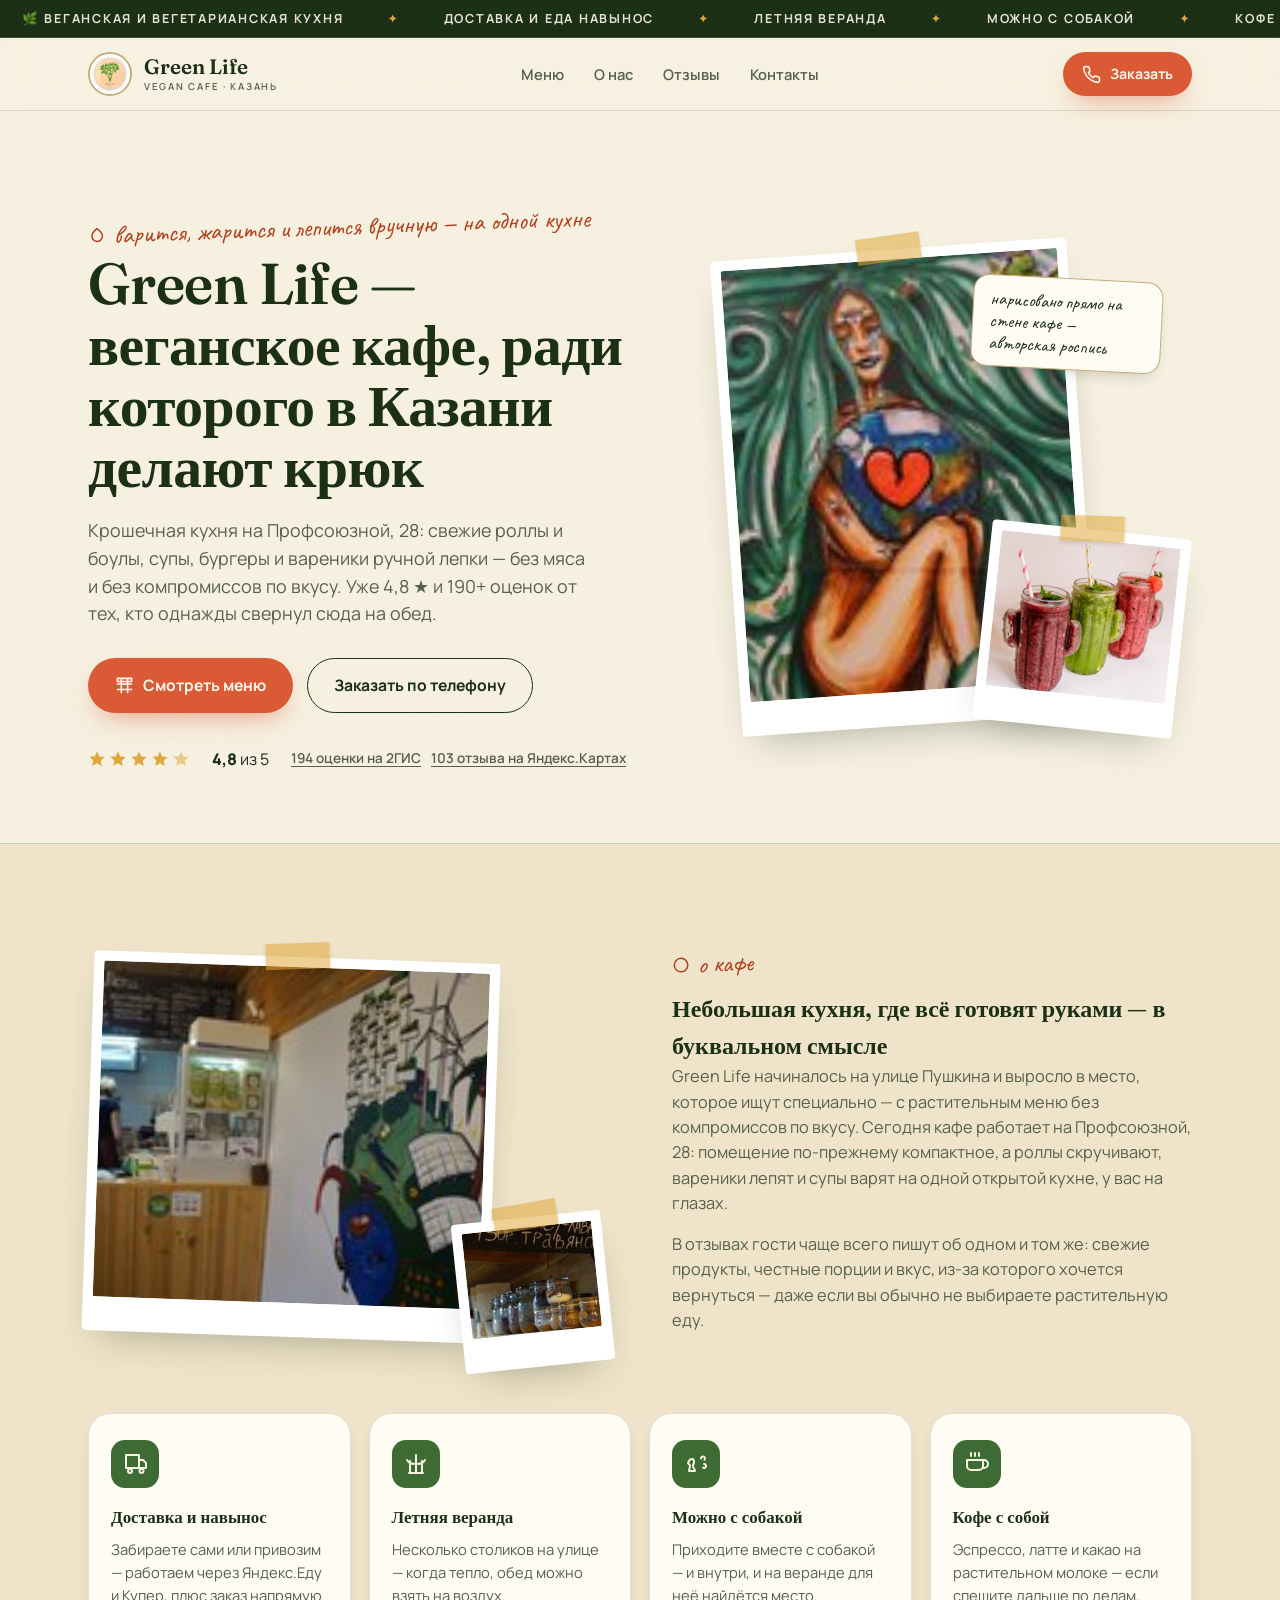
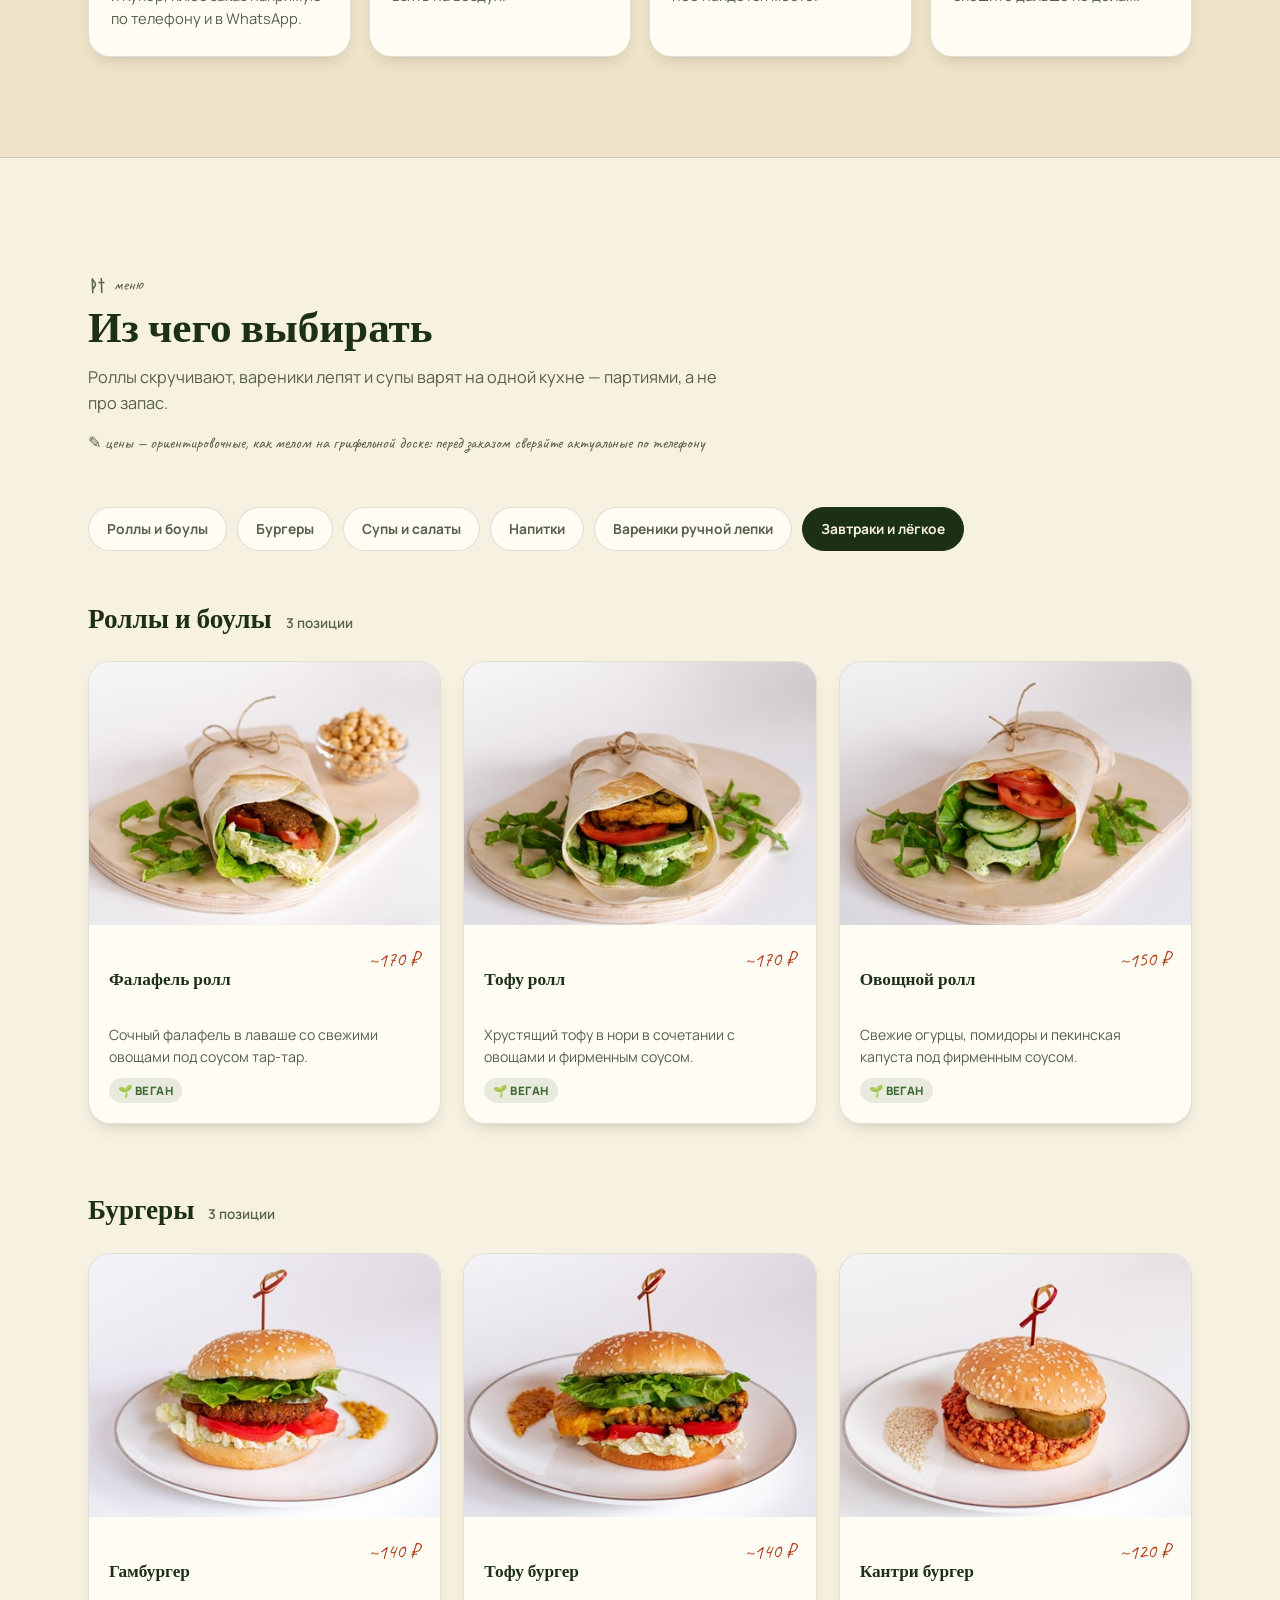
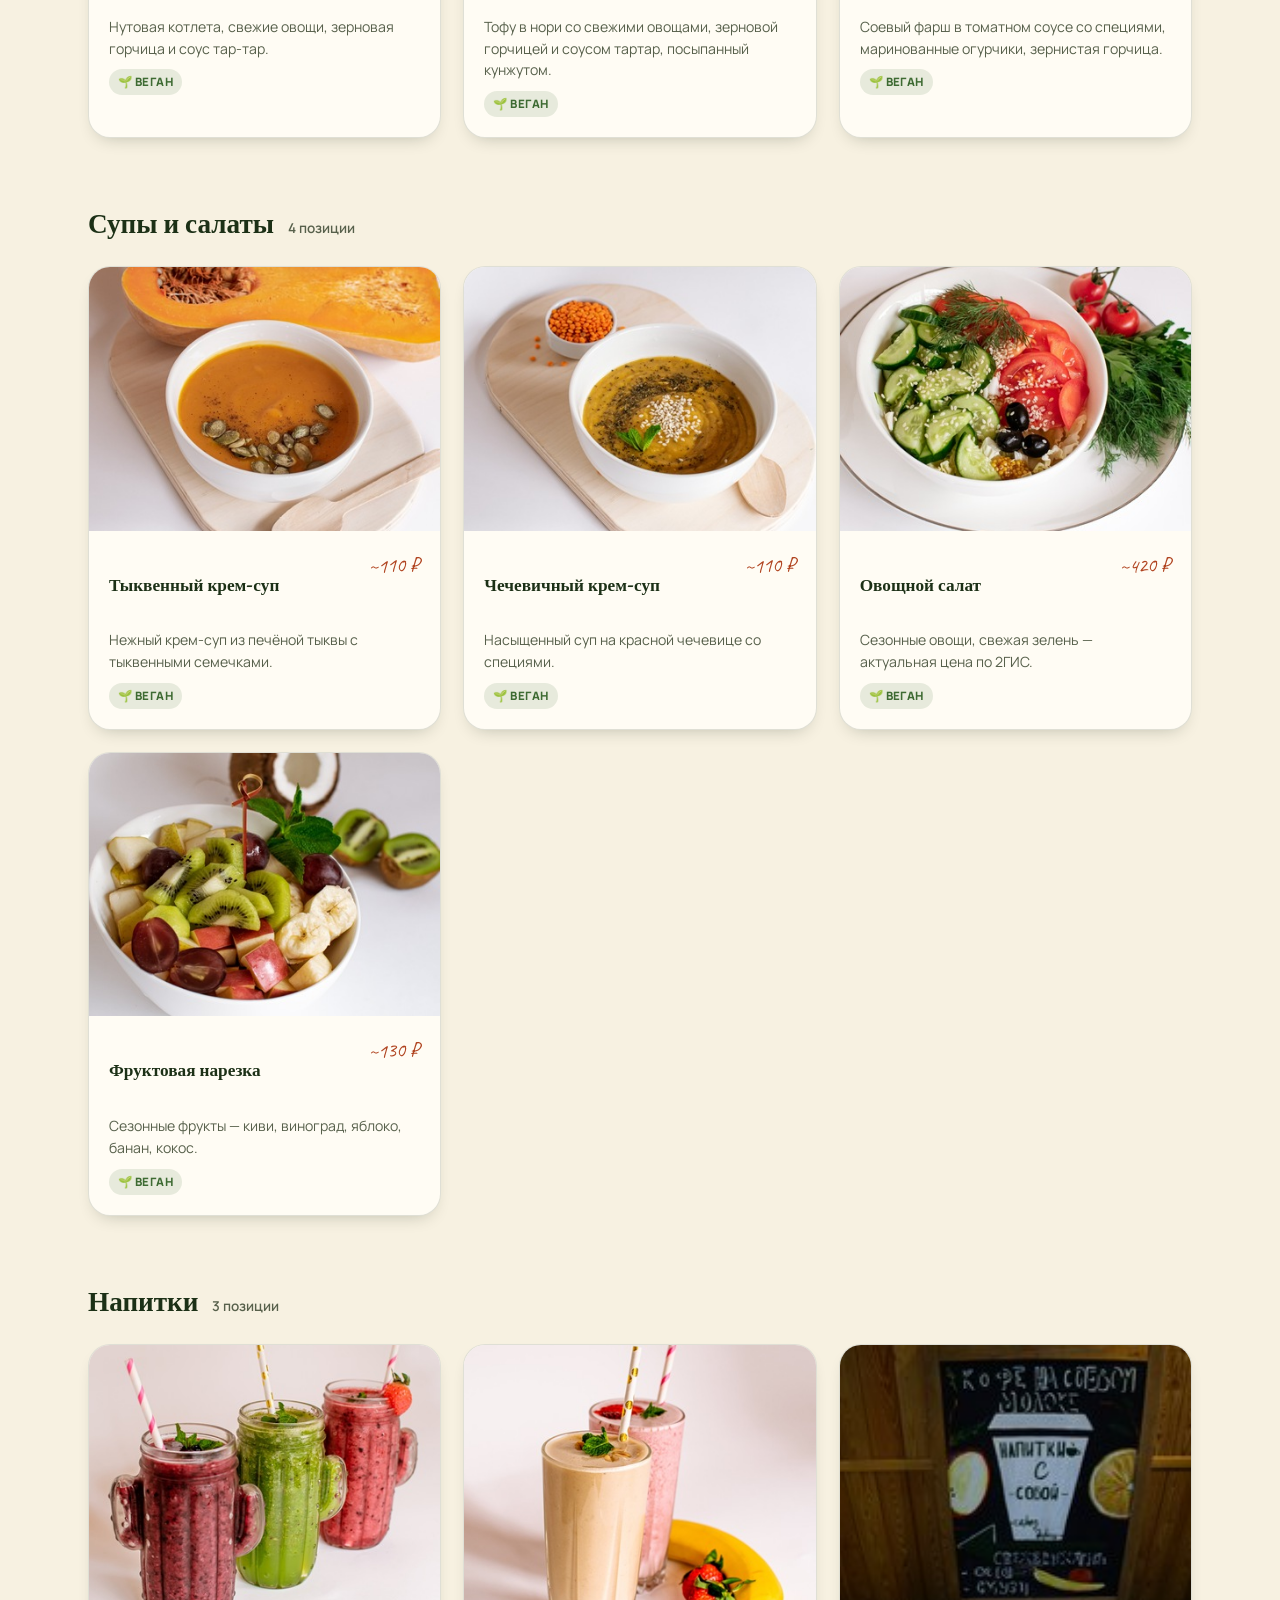
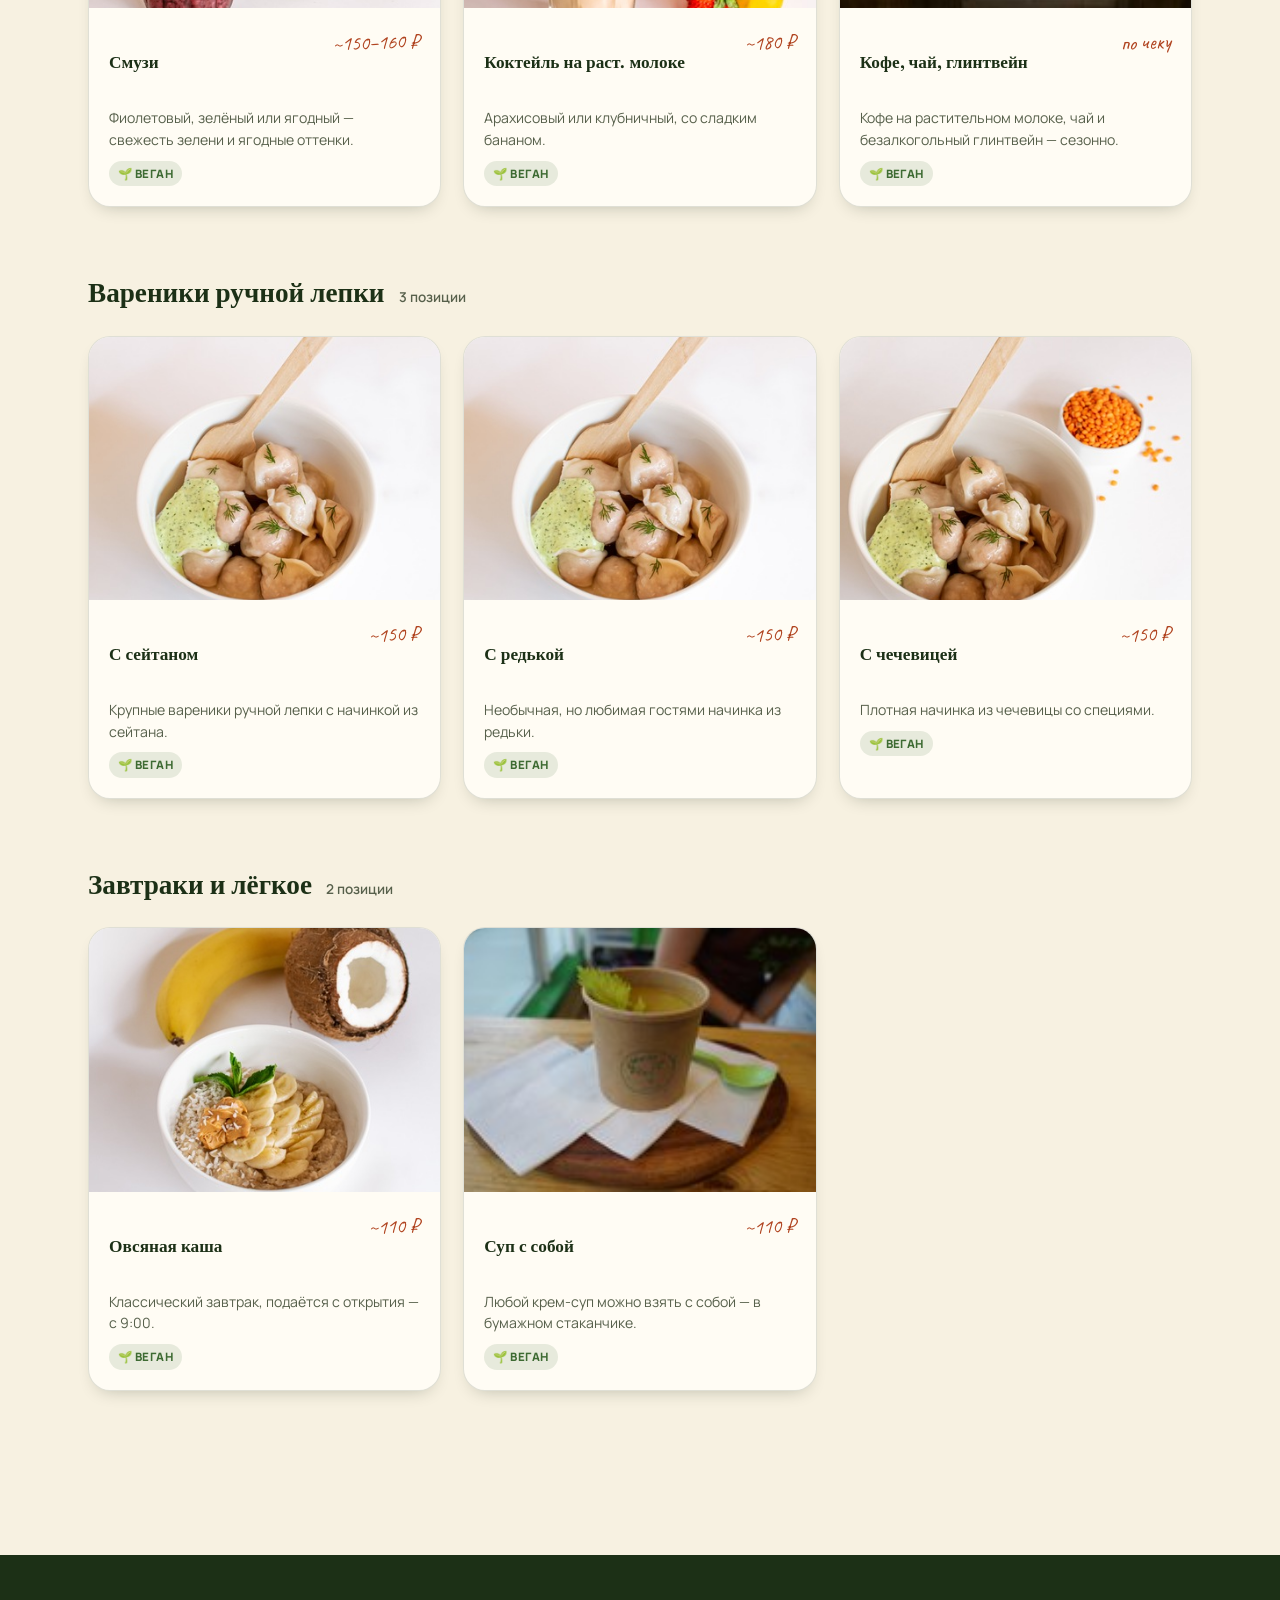
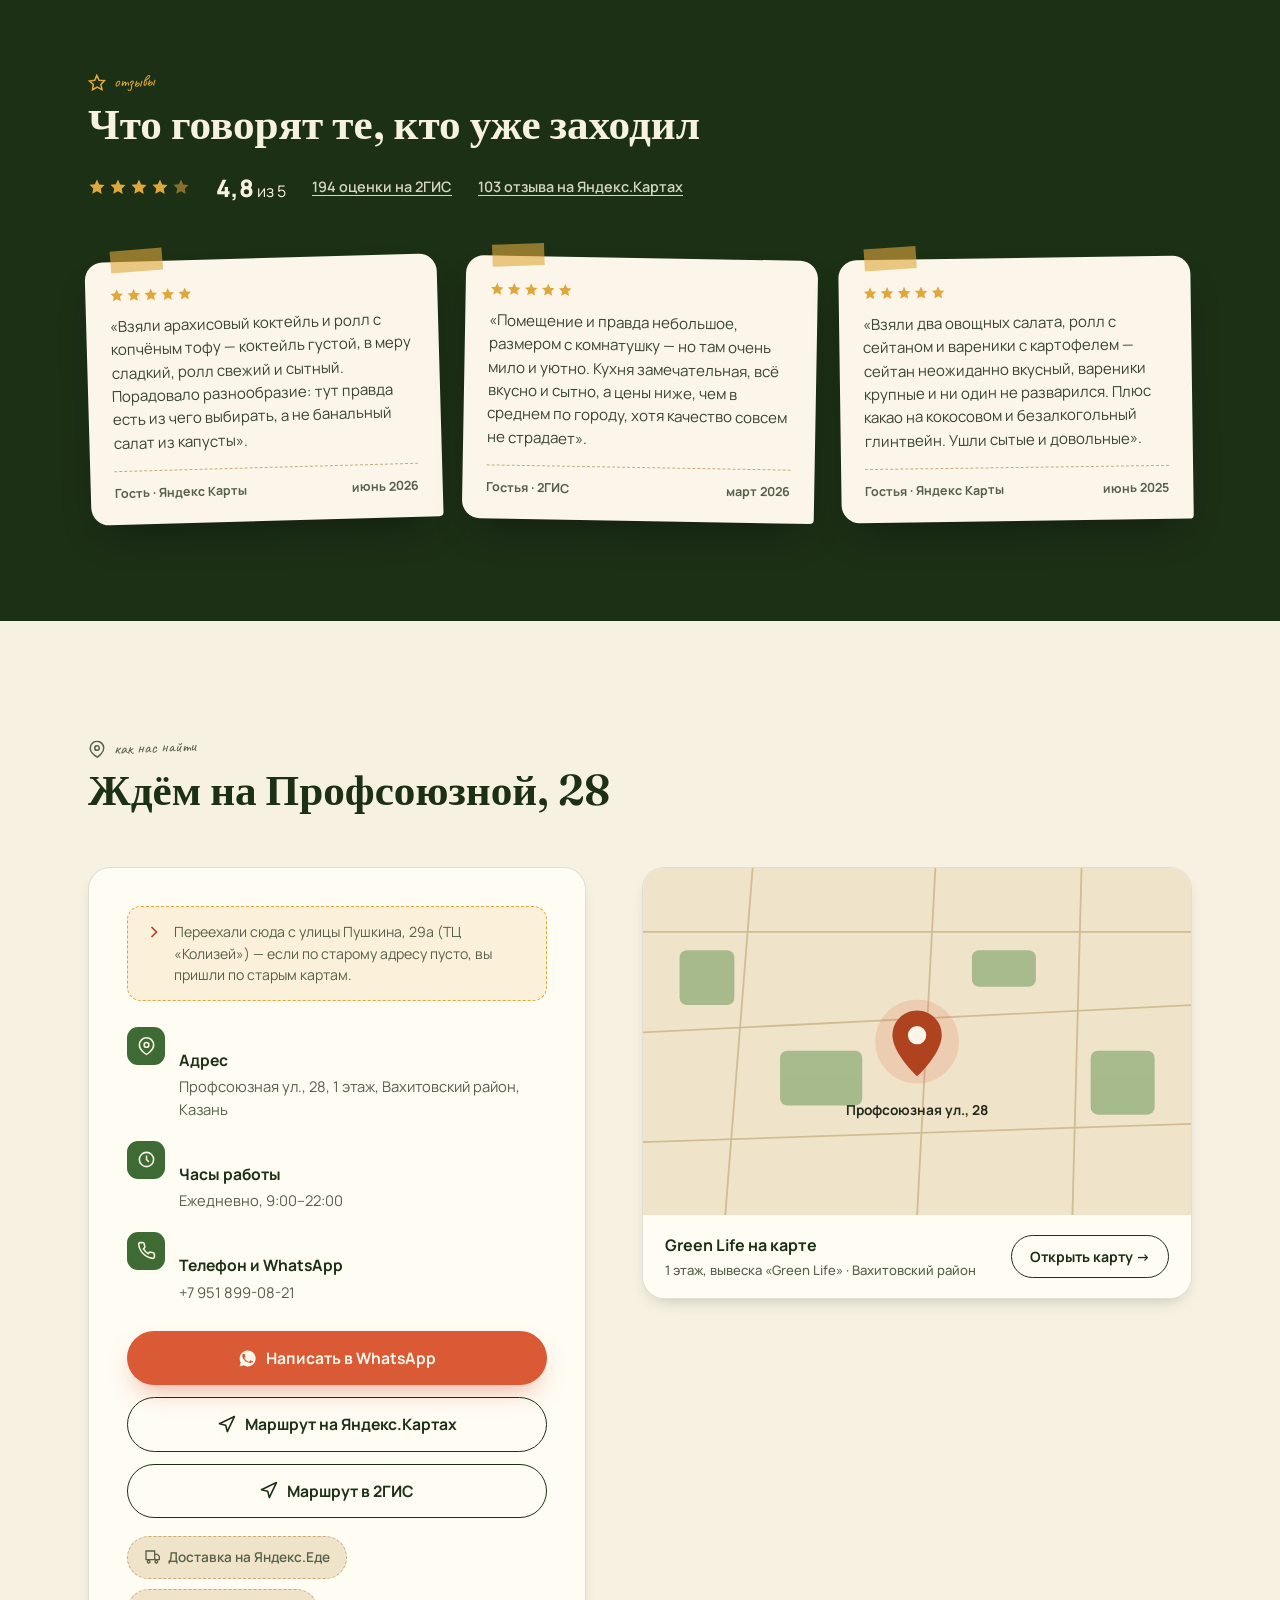
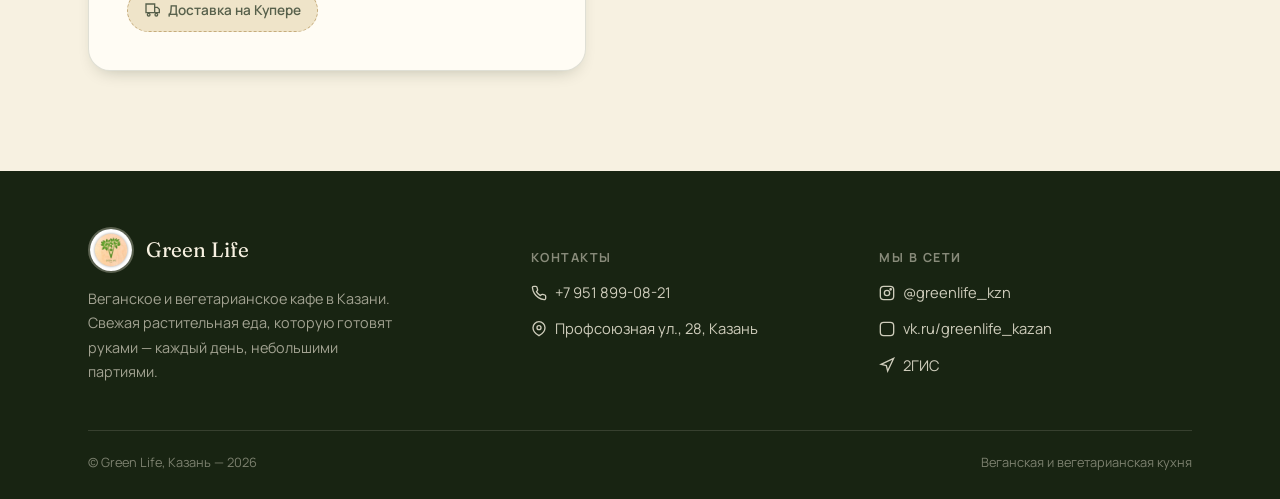
==== green-life/index.html @ cad1d04e "Move Green Life site into green-life/ subfolder Repo already hosts another outreach demo (Pokemania)" ====
<!DOCTYPE html>
<html lang="ru">
<head>
<meta charset="UTF-8">
<meta name="viewport" content="width=device-width, initial-scale=1.0">
<title>Green Life — веганское кафе в Казани</title>
<meta name="description" content="Green Life — маленькое веганское и вегетарианское кафе в Казани. Роллы, боулы, супы, вареники ручной лепки. Доставка, навынос, летняя веранда. 4,8★ на 2ГИС.">

<link rel="preconnect" href="https://fonts.googleapis.com">
<link rel="preconnect" href="https://fonts.gstatic.com" crossorigin>
<link href="https://fonts.googleapis.com/css2?family=Fraunces:ital,opsz,wght@0,9..144,400;0,9..144,500;0,9..144,600;0,9..144,700;1,9..144,500&family=Manrope:wght@400;500;600;700;800&family=Caveat:wght@500;600;700&display=swap" rel="stylesheet">

<style>
  :root{
    --paper:#F7F1E1;
    --paper-2:#EFE4C9;
    --card:#FFFCF4;
    --ink:#232C1E;
    --ink-soft:#57604B;
    --leaf:#3E6B33;
    --leaf-deep:#1C3016;
    --leaf-mid:#6E9A5A;
    --wood:#D9C39B;
    --wood-line:#C6AC7C;
    --coral:#D95A34;
    --coral-deep:#B0431F;
    --gold:#E0A83C;
    --line: rgba(28,48,22,0.14);
    --shadow: 0 18px 40px -18px rgba(24,36,18,0.35);
    --shadow-sm: 0 8px 18px -10px rgba(24,36,18,0.3);
    --radius: 22px;
    --maxw: 1200px;
  }

  *,*::before,*::after{ box-sizing:border-box; }
  html{ scroll-behavior:smooth; }
  @media (prefers-reduced-motion: reduce){
    html{ scroll-behavior:auto; }
    *,*::before,*::after{ animation-duration:0.001ms !important; animation-iteration-count:1 !important; transition-duration:0.001ms !important; scroll-behavior:auto !important; }
  }

  body{
    margin:0;
    background:var(--paper);
    color:var(--ink);
    font-family:'Manrope', system-ui, sans-serif;
    font-size:16px;
    line-height:1.55;
    -webkit-font-smoothing:antialiased;
    overflow-x:hidden;
  }

  /* subtle paper grain */
  body::before{
    content:"";
    position:fixed; inset:0;
    pointer-events:none;
    z-index:0;
    opacity:0.5;
    background-image:url("data:image/svg+xml;utf8,<svg xmlns='http://www.w3.org/2000/svg' width='120' height='120'><filter id='n'><feTurbulence type='fractalNoise' baseFrequency='0.9' numOctaves='2' stitchTiles='stitch'/><feColorMatrix type='matrix' values='0 0 0 0 0.15  0 0 0 0 0.2  0 0 0 0 0.12  0 0 0 0.035 0'/></filter><rect width='100%25' height='100%25' filter='url(%23n)'/></svg>");
  }

  img{ max-width:100%; display:block; }
  a{ color:inherit; text-decoration:none; }
  h1,h2,h3{ font-family:'Fraunces', serif; font-weight:600; margin:0; color:var(--leaf-deep); }
  p{ margin:0; }
  ul{ margin:0; padding:0; list-style:none; }
  button{ font:inherit; cursor:pointer; }

  .wrap{ max-width:var(--maxw); margin:0 auto; padding:0 clamp(20px,5vw,48px); position:relative; z-index:1; }

  .eyebrow{
    font-family:'Caveat', cursive;
    font-size:clamp(1.3rem,2vw,1.6rem);
    color:var(--coral-deep);
    display:inline-flex;
    align-items:center;
    gap:8px;
    margin-bottom:6px;
    transform:rotate(-2deg);
  }
  .eyebrow svg{ width:18px; height:18px; flex:none; }

  .skip-link{
    position:absolute; left:-999px; top:0;
    background:var(--leaf-deep); color:var(--paper);
    padding:12px 18px; border-radius:0 0 10px 0; z-index:200;
  }
  .skip-link:focus{ left:0; }

  :focus-visible{ outline:3px solid var(--coral); outline-offset:3px; border-radius:6px; }

  /* ---------- Buttons ---------- */
  .btn{
    display:inline-flex; align-items:center; justify-content:center; gap:9px;
    padding:14px 26px;
    border-radius:100px;
    font-weight:700;
    font-size:0.98rem;
    border:1.5px solid transparent;
    transition:transform .25s cubic-bezier(.2,.8,.2,1), box-shadow .25s ease, background .25s ease, color .25s ease;
    white-space:nowrap;
  }
  .btn svg{ width:19px; height:19px; flex:none; }
  .btn-primary{
    background:var(--coral); color:#FFF6EC;
    box-shadow:0 12px 26px -10px rgba(217,90,52,0.55);
  }
  .btn-primary:hover{ transform:translateY(-3px); box-shadow:0 18px 32px -12px rgba(217,90,52,0.65); background:var(--coral-deep); }
  .btn-outline{
    background:transparent; border-color:var(--leaf-deep); color:var(--leaf-deep);
  }
  .btn-outline:hover{ background:var(--leaf-deep); color:var(--paper); transform:translateY(-3px); }
  .btn-ghost{
    background:rgba(255,255,255,0.14); color:var(--paper); border-color:rgba(247,241,225,0.4);
  }
  .btn-ghost:hover{ background:rgba(255,255,255,0.24); transform:translateY(-3px); }
  .btn-sm{ padding:10px 18px; font-size:0.88rem; }
  .btn-block{ width:100%; }

  .badge-static{
    display:inline-flex; align-items:center; gap:8px;
    padding:10px 16px; border-radius:100px;
    background:var(--paper-2); border:1.5px dashed var(--wood-line);
    color:var(--ink-soft); font-size:0.85rem; font-weight:600;
    cursor:default;
  }
  .badge-static svg{ width:16px; height:16px; }

  /* ---------- Header ---------- */
  header{
    position:sticky; top:0; z-index:100;
    background:rgba(247,241,225,0.88);
    backdrop-filter:blur(10px);
    border-bottom:1px solid var(--line);
    transition:box-shadow .3s ease, padding .3s ease;
  }
  header.scrolled{ box-shadow:0 10px 26px -18px rgba(20,30,15,0.4); }
  .header-inner{
    display:flex; align-items:center; justify-content:space-between;
    gap:20px; padding:14px clamp(20px,5vw,48px);
    max-width:var(--maxw); margin:0 auto;
  }
  .brand{ display:flex; align-items:center; gap:12px; }
  .brand img{
    width:44px; height:44px; border-radius:50%; object-fit:cover;
    border:2px solid var(--wood-line); background:var(--wood);
  }
  .brand-word{
    font-family:'Fraunces', serif; font-weight:600;
    font-size:1.3rem; color:var(--leaf-deep); line-height:1;
  }
  .brand-word small{
    display:block; font-family:'Manrope', sans-serif; font-weight:600;
    font-size:0.6rem; letter-spacing:0.18em; color:var(--ink-soft); margin-top:4px;
    text-transform:uppercase;
  }
  nav.mainnav{ display:flex; align-items:center; gap:clamp(14px,2.4vw,30px); }
  nav.mainnav a{
    font-weight:600; font-size:0.92rem; color:var(--ink-soft);
    position:relative; padding:4px 0;
  }
  nav.mainnav a::after{
    content:""; position:absolute; left:0; right:100%; bottom:-2px; height:2px;
    background:var(--coral); transition:right .3s cubic-bezier(.2,.8,.2,1);
  }
  nav.mainnav a:hover::after, nav.mainnav a:focus-visible::after{ right:0; }
  nav.mainnav a:hover{ color:var(--leaf-deep); }
  .header-cta{ display:flex; align-items:center; gap:12px; }
  .nav-toggle{ display:none; }

  /* ---------- Marquee ---------- */
  .marquee-strip{
    background:var(--leaf-deep); color:var(--paper); overflow:hidden;
    border-bottom:1px solid rgba(247,241,225,0.15);
  }
  .marquee-track{
    display:flex; width:max-content; gap:0;
    animation:scrollmq 32s linear infinite;
    padding:9px 0;
  }
  @keyframes scrollmq{ from{ transform:translateX(0);} to{ transform:translateX(-50%);} }
  .marquee-track span{
    font-size:0.78rem; font-weight:700; letter-spacing:0.14em; text-transform:uppercase;
    padding:0 22px; white-space:nowrap; opacity:0.92;
  }
  .marquee-track span.dot{ color:var(--gold); opacity:1; }

  /* ---------- Hero ---------- */
  .hero{ padding:clamp(50px,8vw,96px) 0 clamp(40px,6vw,72px); position:relative; }
  .hero-grid{
    display:grid; grid-template-columns:1.05fr 0.95fr; gap:clamp(30px,5vw,60px);
    align-items:center;
  }
  .hero h1{
    font-size:clamp(2.3rem,4.6vw,3.6rem); line-height:1.06; letter-spacing:-0.01em;
    margin-bottom:20px;
  }
  .hero h1 em{ font-style:italic; color:var(--coral-deep); }
  .hero p.lead{
    font-size:clamp(1.02rem,1.4vw,1.15rem); color:var(--ink-soft); max-width:46ch;
    margin-bottom:30px;
  }
  .hero-ctas{ display:flex; flex-wrap:wrap; gap:14px; margin-bottom:34px; }
  .rating-row{ display:flex; flex-wrap:wrap; align-items:center; gap:14px 22px; }
  .stars{ display:inline-flex; gap:3px; color:var(--gold); }
  .stars svg{ width:18px; height:18px; }
  .rating-num{ font-weight:800; color:var(--leaf-deep); }
  .rating-links{ display:flex; gap:10px; flex-wrap:wrap; font-size:0.85rem; }
  .rating-links a{ text-decoration:underline; text-underline-offset:3px; color:var(--ink-soft); font-weight:600; }
  .rating-links a:hover{ color:var(--coral-deep); }

  .hero-art{ position:relative; height:clamp(340px,42vw,480px); }
  .pin-photo{
    position:absolute; background:#fff; padding:10px 10px 34px;
    border-radius:4px; box-shadow:var(--shadow);
    transition:transform .4s cubic-bezier(.2,.8,.2,1);
  }
  .pin-photo img{ border-radius:2px; width:100%; height:100%; object-fit:cover; }
  .pin-photo::before{
    content:""; position:absolute; top:-14px; left:50%; transform:translateX(-50%) rotate(-4deg);
    width:64px; height:26px;
    background:rgba(224,168,60,0.55);
    box-shadow:0 2px 4px rgba(0,0,0,0.12);
  }
  .pin-main{
    width:min(360px,72%); aspect-ratio:3/4; top:0; left:6%;
    transform:rotate(-4deg);
    z-index:2;
  }
  .pin-main:hover{ transform:rotate(-1deg) scale(1.02); }
  .pin-second{
    width:min(200px,46%); aspect-ratio:1/1; bottom:0; right:2%;
    transform:rotate(6deg);
    z-index:3;
  }
  .pin-second:hover{ transform:rotate(2deg) scale(1.03); }
  .hero-tag{
    position:absolute; top:6%; right:6%; z-index:4;
    background:var(--card); border:1.5px solid var(--wood-line);
    border-radius:16px; padding:12px 16px; box-shadow:var(--shadow-sm);
    font-family:'Caveat', cursive; font-size:1.15rem; color:var(--leaf-deep);
    transform:rotate(3deg); max-width:190px; line-height:1.2;
  }

  /* ---------- Section shells ---------- */
  section{ padding:clamp(56px,8vw,100px) 0; position:relative; }
  .section-head{ max-width:640px; margin-bottom:clamp(32px,5vw,52px); }
  .section-head h2{ font-size:clamp(1.9rem,3.4vw,2.7rem); line-height:1.12; }
  .section-head p{ color:var(--ink-soft); margin-top:14px; font-size:1.02rem; }
  .section-head.center{ margin-left:auto; margin-right:auto; text-align:center; }

  [data-reveal]{ opacity:0; transform:translateY(26px); transition:opacity .7s ease, transform .7s cubic-bezier(.2,.8,.2,1); }
  [data-reveal].in-view{ opacity:1; transform:translateY(0); }

  /* ---------- About ---------- */
  .about{ background:var(--paper-2); border-top:1px solid var(--line); border-bottom:1px solid var(--line); }
  .about-grid{ display:grid; grid-template-columns:1fr 1fr; gap:clamp(30px,5vw,64px); align-items:center; }
  .about-copy p{ color:var(--ink-soft); margin-bottom:16px; font-size:1.02rem; }
  .about-photos{ position:relative; height:clamp(300px,32vw,380px); }
  .about-photos .pin-photo.main{ width:78%; height:100%; left:0; top:0; transform:rotate(2deg); }
  .about-photos .pin-photo.main:hover{ transform:rotate(0deg); }
  .about-photos .pin-photo.mini{ width:150px; height:150px; right:0; bottom:-8%; transform:rotate(-6deg); z-index:3; }
  .about-photos .pin-photo.mini:hover{ transform:rotate(-2deg) scale(1.04); }

  .feature-grid{
    margin-top:clamp(40px,6vw,64px);
    display:grid; grid-template-columns:repeat(4,1fr); gap:18px;
  }
  .feature-card{
    background:var(--card); border:1px solid var(--line); border-radius:var(--radius);
    padding:26px 22px; box-shadow:var(--shadow-sm);
    transition:transform .3s cubic-bezier(.2,.8,.2,1), box-shadow .3s ease;
  }
  .feature-card:hover{ transform:translateY(-6px); box-shadow:var(--shadow); }
  .feature-icon{
    width:48px; height:48px; border-radius:14px; background:var(--leaf);
    display:flex; align-items:center; justify-content:center; margin-bottom:16px;
  }
  .feature-icon svg{ width:24px; height:24px; color:var(--paper); }
  .feature-card h3{ font-size:1.06rem; margin-bottom:8px; font-weight:600; }
  .feature-card p{ color:var(--ink-soft); font-size:0.92rem; }

  /* ---------- Menu ---------- */
  .menu-note{
    display:flex; align-items:center; gap:10px; margin-top:16px;
    font-family:'Caveat', cursive; font-size:1.15rem; color:var(--coral-deep);
  }
  .chip-nav{
    display:flex; gap:10px; overflow-x:auto; padding-bottom:6px; margin-bottom:40px;
    scrollbar-width:thin;
  }
  .chip-nav a{
    flex:none; padding:10px 18px; border-radius:100px; background:var(--card);
    border:1.5px solid var(--line); font-weight:700; font-size:0.86rem; color:var(--ink-soft);
    transition:all .25s ease;
  }
  .chip-nav a:hover, .chip-nav a.active{
    background:var(--leaf-deep); color:var(--paper); border-color:var(--leaf-deep);
  }

  .menu-category{ margin-bottom:clamp(44px,6vw,64px); scroll-margin-top:150px; }
  .menu-category-head{ display:flex; align-items:baseline; gap:14px; margin-bottom:22px; }
  .menu-category-head h3{ font-size:clamp(1.3rem,2.2vw,1.7rem); }
  .menu-category-head .count{ color:var(--ink-soft); font-size:0.85rem; font-weight:600; }
  .dish-grid{ display:grid; grid-template-columns:repeat(3,1fr); gap:22px; }
  .dish-card{
    background:var(--card); border-radius:var(--radius); overflow:hidden;
    border:1px solid var(--line); box-shadow:var(--shadow-sm);
    transition:transform .35s cubic-bezier(.2,.8,.2,1), box-shadow .35s ease;
  }
  .dish-card:hover{ transform:translateY(-7px); box-shadow:var(--shadow); }
  .dish-photo{ aspect-ratio:4/3; overflow:hidden; }
  .dish-photo img{ width:100%; height:100%; object-fit:cover; transition:transform .5s ease; }
  .dish-card:hover .dish-photo img{ transform:scale(1.07); }
  .dish-body{ padding:18px 20px 20px; }
  .dish-top{ display:flex; justify-content:space-between; align-items:flex-start; gap:10px; margin-bottom:8px; }
  .dish-top h4{ font-family:'Fraunces', serif; font-weight:600; font-size:1.08rem; color:var(--leaf-deep); }
  .dish-price{
    font-family:'Caveat', cursive; font-size:1.3rem; color:var(--coral-deep);
    white-space:nowrap; transform:rotate(-2deg); flex:none;
  }
  .dish-body p{ color:var(--ink-soft); font-size:0.88rem; }
  .veg-tag{
    display:inline-flex; align-items:center; gap:4px; margin-top:10px;
    font-size:0.72rem; font-weight:800; letter-spacing:0.04em; text-transform:uppercase;
    color:var(--leaf); background:rgba(62,107,51,0.12); padding:4px 9px; border-radius:100px;
  }

  /* ---------- Reviews ---------- */
  .reviews{ background:var(--leaf-deep); color:var(--paper); }
  .reviews .section-head h2{ color:var(--paper); }
  .reviews .section-head p{ color:rgba(247,241,225,0.72); }
  .reviews-summary{
    display:flex; flex-wrap:wrap; gap:12px 26px; align-items:center; margin-top:20px;
  }
  .reviews-summary .rating-num{ color:var(--paper); font-size:1.5rem; }
  .reviews-summary a{ text-decoration:underline; text-underline-offset:3px; color:rgba(247,241,225,0.85); font-weight:600; font-size:0.9rem; }
  .review-grid{ display:grid; grid-template-columns:repeat(3,1fr); gap:24px; margin-top:44px; }
  .review-card{
    background:#FBF6E9; color:var(--ink); border-radius:18px 18px 4px 18px;
    padding:26px 24px 22px; box-shadow:0 20px 40px -16px rgba(0,0,0,0.4);
    position:relative;
    transition:transform .3s ease;
  }
  .review-card:nth-child(1){ transform:rotate(-1.6deg); }
  .review-card:nth-child(2){ transform:rotate(1deg); }
  .review-card:nth-child(3){ transform:rotate(-0.8deg); }
  .review-card:hover{ transform:rotate(0deg) translateY(-4px); }
  .review-card::before{
    content:""; position:absolute; top:-12px; left:26px; width:52px; height:22px;
    background:rgba(224,168,60,0.6); transform:rotate(-3deg);
  }
  .review-stars{ display:flex; gap:2px; color:var(--gold); margin-bottom:12px; }
  .review-stars svg{ width:15px; height:15px; }
  .review-card p.quote{ font-size:0.94rem; color:#3A4433; margin-bottom:16px; }
  .review-source{ display:flex; align-items:center; justify-content:space-between; font-size:0.78rem; color:var(--ink-soft); font-weight:700; border-top:1px dashed var(--wood-line); padding-top:12px; }

  /* ---------- Location ---------- */
  .location-grid{ display:grid; grid-template-columns:0.95fr 1.05fr; gap:clamp(30px,5vw,56px); align-items:start; }
  .info-card{
    background:var(--card); border:1px solid var(--line); border-radius:var(--radius);
    padding:clamp(26px,4vw,38px); box-shadow:var(--shadow-sm);
  }
  .moved-note{
    display:flex; gap:10px; align-items:flex-start; background:rgba(224,168,60,0.14);
    border:1.5px dashed var(--gold); border-radius:14px; padding:14px 16px; margin-bottom:26px;
    font-size:0.88rem; color:var(--ink-soft);
  }
  .moved-note svg{ width:20px; height:20px; flex:none; color:var(--coral-deep); margin-top:1px; }
  .info-line{ display:flex; gap:14px; align-items:flex-start; margin-bottom:20px; }
  .info-line .ic{
    width:38px; height:38px; border-radius:11px; background:var(--leaf); flex:none;
    display:flex; align-items:center; justify-content:center;
  }
  .info-line .ic svg{ width:19px; height:19px; color:var(--paper); }
  .info-line h4{ font-size:0.98rem; margin-bottom:3px; color:var(--leaf-deep); }
  .info-line p, .info-line a{ color:var(--ink-soft); font-size:0.92rem; }
  .info-line a:hover{ color:var(--coral-deep); }
  .location-ctas{ display:flex; flex-direction:column; gap:12px; margin-top:26px; }
  .badges-row{ display:flex; flex-wrap:wrap; gap:10px; margin-top:18px; }

  .map-card{
    background:var(--card); border:1px solid var(--line); border-radius:var(--radius);
    overflow:hidden; box-shadow:var(--shadow-sm);
  }
  .map-illustration{ display:block; width:100%; height:auto; }
  .map-caption{
    display:flex; align-items:center; justify-content:space-between; gap:14px;
    padding:18px 22px; flex-wrap:wrap;
  }
  .map-caption p{ font-weight:700; color:var(--leaf-deep); }
  .map-caption span{ display:block; font-size:0.82rem; color:var(--ink-soft); font-weight:500; margin-top:2px; }

  /* ---------- Footer ---------- */
  footer{ background:#182412; color:rgba(247,241,225,0.82); padding:56px 0 26px; }
  .footer-grid{ display:grid; grid-template-columns:1.3fr 1fr 1fr; gap:36px; margin-bottom:40px; }
  .footer-brand{ display:flex; align-items:center; gap:12px; margin-bottom:14px; }
  .footer-brand img{ width:46px; height:46px; border-radius:50%; border:2px solid rgba(247,241,225,0.3); }
  .footer-brand span{ font-family:'Fraunces', serif; font-size:1.3rem; color:#F7F1E1; }
  footer p{ font-size:0.9rem; line-height:1.7; color:rgba(247,241,225,0.62); max-width:34ch; }
  .footer-col h5{ font-size:0.78rem; letter-spacing:0.12em; text-transform:uppercase; color:rgba(247,241,225,0.5); margin-bottom:14px; font-weight:700; }
  .footer-col ul li{ margin-bottom:10px; }
  .footer-col a{ font-size:0.92rem; color:rgba(247,241,225,0.82); display:inline-flex; align-items:center; gap:8px; }
  .footer-col a:hover{ color:var(--gold); }
  .footer-col a svg{ width:16px; height:16px; flex:none; }
  .footer-bottom{ border-top:1px solid rgba(247,241,225,0.14); padding-top:22px; display:flex; justify-content:space-between; flex-wrap:wrap; gap:10px; font-size:0.8rem; color:rgba(247,241,225,0.45); }

  /* ---------- Responsive ---------- */
  @media (max-width:1000px){
    .hero-grid{ grid-template-columns:1fr; }
    .hero-art{ height:380px; max-width:420px; margin:0 auto; }
    .about-grid{ grid-template-columns:1fr; }
    .about-photos{ order:-1; height:300px; }
    .feature-grid{ grid-template-columns:repeat(2,1fr); }
    .dish-grid{ grid-template-columns:repeat(2,1fr); }
    .review-grid{ grid-template-columns:1fr; max-width:480px; margin-left:auto; margin-right:auto; }
    .location-grid{ grid-template-columns:1fr; }
    .footer-grid{ grid-template-columns:1fr 1fr; }
  }

  @media (max-width:760px){
    nav.mainnav{
      position:fixed; inset:70px 0 auto 0; background:var(--paper);
      flex-direction:column; align-items:flex-start; gap:0;
      padding:10px clamp(20px,5vw,48px) 18px; border-bottom:1px solid var(--line);
      box-shadow:0 16px 30px -20px rgba(0,0,0,0.3);
      transform:translateY(-130%); opacity:0; transition:transform .3s ease, opacity .3s ease;
      z-index:99;
    }
    nav.mainnav.open{ transform:translateY(0); opacity:1; }
    nav.mainnav a{ padding:12px 0; width:100%; border-bottom:1px solid var(--line); }
    .header-cta .btn-label{ display:none; }
    .nav-toggle{
      display:flex; align-items:center; justify-content:center;
      width:42px; height:42px; border-radius:50%; border:1.5px solid var(--line); background:var(--card);
    }
    .nav-toggle svg{ width:20px; height:20px; }
    .dish-grid{ grid-template-columns:1fr; }
    .feature-grid{ grid-template-columns:1fr 1fr; }
    .footer-grid{ grid-template-columns:1fr; gap:28px; }
    .hero-tag{ display:none; }
  }

  @media (max-width:420px){
    .feature-grid{ grid-template-columns:1fr; }
    .hero-ctas{ flex-direction:column; align-items:stretch; }
    .hero-ctas .btn{ width:100%; }
  }
</style>
</head>
<body>

<a class="skip-link" href="#main">Перейти к основному содержимому</a>

<header id="siteHeader">
  <div class="marquee-strip" aria-hidden="true">
    <div class="marquee-track">
      <span>🌿 веганская и вегетарианская кухня</span><span class="dot">✦</span>
      <span>доставка и еда навынос</span><span class="dot">✦</span>
      <span>летняя веранда</span><span class="dot">✦</span>
      <span>можно с собакой</span><span class="dot">✦</span>
      <span>кофе на растительном молоке</span><span class="dot">✦</span>
      <span>лепим вареники руками каждый день</span><span class="dot">✦</span>
      <span>🌿 веганская и вегетарианская кухня</span><span class="dot">✦</span>
      <span>доставка и еда навынос</span><span class="dot">✦</span>
      <span>летняя веранда</span><span class="dot">✦</span>
      <span>можно с собакой</span><span class="dot">✦</span>
      <span>кофе на растительном молоке</span><span class="dot">✦</span>
      <span>лепим вареники руками каждый день</span><span class="dot">✦</span>
    </div>
  </div>
  <div class="header-inner">
    <a href="#top" class="brand" aria-label="Green Life — на главную">
      <img src="assets/img/logo.jpg" alt="Логотип Green Life — выжженный на дереве значок с растением">
      <span class="brand-word">Green Life<small>vegan cafe · казань</small></span>
    </a>
    <nav class="mainnav" id="mainnav">
      <a href="#menu">Меню</a>
      <a href="#about">О нас</a>
      <a href="#reviews">Отзывы</a>
      <a href="#contacts">Контакты</a>
    </nav>
    <div class="header-cta">
      <a class="btn btn-primary btn-sm" href="tel:+79518990821">
        <svg viewBox="0 0 24 24" fill="none" stroke="currentColor" stroke-width="2" stroke-linecap="round" stroke-linejoin="round"><path d="M22 16.92v3a2 2 0 0 1-2.18 2 19.79 19.79 0 0 1-8.63-3.07 19.5 19.5 0 0 1-6-6 19.79 19.79 0 0 1-3.07-8.67A2 2 0 0 1 4.11 2h3a2 2 0 0 1 2 1.72c.127.96.361 1.903.7 2.81a2 2 0 0 1-.45 2.11L8.09 9.91a16 16 0 0 0 6 6l1.27-1.27a2 2 0 0 1 2.11-.45c.907.339 1.85.573 2.81.7A2 2 0 0 1 22 16.92z"/></svg>
        <span class="btn-label">Заказать</span>
      </a>
      <button class="nav-toggle" id="navToggle" aria-label="Открыть меню" aria-expanded="false" aria-controls="mainnav">
        <svg viewBox="0 0 24 24" fill="none" stroke="currentColor" stroke-width="2" stroke-linecap="round"><path d="M4 7h16M4 12h16M4 17h16"/></svg>
      </button>
    </div>
  </div>
</header>

<main id="main">

  <!-- HERO -->
  <div id="top"></div>
  <section class="hero">
    <div class="wrap hero-grid">
      <div>
        <p class="eyebrow">
          <svg viewBox="0 0 24 24" fill="none" stroke="currentColor" stroke-width="2"><path d="M12 3c-4 3-7 6-7 10a7 7 0 0 0 14 0c0-4-3-7-7-10z"/></svg>
          варится, жарится и лепится вручную — на одной кухне
        </p>
        <h1 data-reveal>Green Life — веганское кафе, ради которого в Казани делают крюк</h1>
        <p class="lead" data-reveal>Крошечная кухня на Профсоюзной, 28: свежие роллы и боулы, супы, бургеры и вареники ручной лепки — без мяса и без компромиссов по вкусу. Уже 4,8&nbsp;★ и 190+ оценок от тех, кто однажды свернул сюда на обед.</p>
        <div class="hero-ctas" data-reveal>
          <a class="btn btn-primary" href="#menu">
            <svg viewBox="0 0 24 24" fill="none" stroke="currentColor" stroke-width="2" stroke-linecap="round" stroke-linejoin="round"><path d="M3 3h18v4H3zM3 10h18M3 17h18M8 3v18M16 3v18"/></svg>
            Смотреть меню
          </a>
          <a class="btn btn-outline" href="tel:+79518990821">Заказать по телефону</a>
        </div>
        <div class="rating-row" data-reveal>
          <span class="stars" aria-hidden="true">
            <svg viewBox="0 0 24 24" fill="currentColor"><path d="M12 2l2.9 6.6L22 9.3l-5 4.9 1.3 7-6.3-3.5L5.7 21l1.3-7-5-4.9 7.1-.7z"/></svg>
            <svg viewBox="0 0 24 24" fill="currentColor"><path d="M12 2l2.9 6.6L22 9.3l-5 4.9 1.3 7-6.3-3.5L5.7 21l1.3-7-5-4.9 7.1-.7z"/></svg>
            <svg viewBox="0 0 24 24" fill="currentColor"><path d="M12 2l2.9 6.6L22 9.3l-5 4.9 1.3 7-6.3-3.5L5.7 21l1.3-7-5-4.9 7.1-.7z"/></svg>
            <svg viewBox="0 0 24 24" fill="currentColor"><path d="M12 2l2.9 6.6L22 9.3l-5 4.9 1.3 7-6.3-3.5L5.7 21l1.3-7-5-4.9 7.1-.7z"/></svg>
            <svg viewBox="0 0 24 24" fill="currentColor"><path d="M12 2l2.9 6.6L22 9.3l-5 4.9 1.3 7-6.3-3.5L5.7 21l1.3-7-5-4.9 7.1-.7z" opacity="0.55"/></svg>
          </span>
          <span><span class="rating-num">4,8</span> из 5</span>
          <span class="rating-links">
            <a href="https://2gis.ru/kazan/firm/70000001027173028" target="_blank" rel="noopener">194 оценки на 2ГИС</a>
            <a href="https://yandex.ru/maps/org/green_life/86195122225/?ll=49.124084%2C55.792665&z=17" target="_blank" rel="noopener">103 отзыва на Яндекс.Картах</a>
          </span>
        </div>
      </div>

      <div class="hero-art" data-reveal>
        <div class="pin-photo pin-main">
          <img src="assets/img/gallery-interior-3.jpg" alt="Роспись на стене кафе Green Life: девушка с зелёными волосами держит планету в форме сердца">
        </div>
        <div class="pin-photo pin-second">
          <img src="assets/img/menu-smoothie.jpg" alt="Три смузи в стаканах в форме кактуса — фиолетовый, зелёный и ягодный">
        </div>
        <div class="hero-tag">нарисовано прямо на стене кафе — авторская роспись</div>
      </div>
    </div>
  </section>

  <!-- ABOUT -->
  <section class="about" id="about">
    <div class="wrap about-grid">
      <div class="about-photos" data-reveal>
        <div class="pin-photo main">
          <img src="assets/img/gallery-interior-4.jpg" alt="Барная стойка кафе Green Life на фоне настенной росписи с растениями и планетой">
        </div>
        <div class="pin-photo mini">
          <img src="assets/img/gallery-interior-1.jpg" alt="Банки с рассыпным чаем на полке рядом с рукописным меловым меню">
        </div>
      </div>
      <div>
        <p class="eyebrow">
          <svg viewBox="0 0 24 24" fill="none" stroke="currentColor" stroke-width="2"><circle cx="12" cy="12" r="9"/></svg>
          о кафе
        </p>
        <h2 data-reveal>Небольшая кухня, где всё готовят руками — в буквальном смысле</h2>
        <div class="about-copy" data-reveal>
          <p>Green Life начиналось на улице Пушкина и выросло в место, которое ищут специально — с растительным меню без компромиссов по вкусу. Сегодня кафе работает на Профсоюзной, 28: помещение по-прежнему компактное, а роллы скручивают, вареники лепят и супы варят на одной открытой кухне, у вас на глазах.</p>
          <p>В отзывах гости чаще всего пишут об одном и том же: свежие продукты, честные порции и вкус, из-за которого хочется вернуться — даже если вы обычно не выбираете растительную еду.</p>
        </div>
      </div>
    </div>

    <div class="wrap">
      <div class="feature-grid">
        <div class="feature-card" data-reveal>
          <div class="feature-icon"><svg viewBox="0 0 24 24" fill="none" stroke="currentColor" stroke-width="2" stroke-linecap="round" stroke-linejoin="round"><path d="M3 3h13v13H3zM16 8h4l3 3v5h-7V8z"/><circle cx="7" cy="19" r="2"/><circle cx="18.5" cy="19" r="2"/></svg></div>
          <h3>Доставка и навынос</h3>
          <p>Забираете сами или привозим — работаем через Яндекс.Еду и Купер, плюс заказ напрямую по телефону и в WhatsApp.</p>
        </div>
        <div class="feature-card" data-reveal>
          <div class="feature-icon"><svg viewBox="0 0 24 24" fill="none" stroke="currentColor" stroke-width="2" stroke-linecap="round" stroke-linejoin="round"><path d="M12 3v18M3 8c1.5 3 3.5 4 9 4s7.5-1 9-4M5 21h14M6 21V9M18 21V9"/></svg></div>
          <h3>Летняя веранда</h3>
          <p>Несколько столиков на улице — когда тепло, обед можно взять на воздух.</p>
        </div>
        <div class="feature-card" data-reveal>
          <div class="feature-icon"><svg viewBox="0 0 24 24" fill="none" stroke="currentColor" stroke-width="2" stroke-linecap="round" stroke-linejoin="round"><path d="M4 11c1-3 3-4 4-4s2 1 2 3-1 2-1 4 2 3 2 5H5c0-2 1-3 1-5s-2-2-2-3zM17 6.5a2 2 0 1 1 3.5 1.3M20 12a2 2 0 1 1-1 3.7"/></svg></div>
          <h3>Можно с собакой</h3>
          <p>Приходите вместе с собакой — и внутри, и на веранде для неё найдётся место.</p>
        </div>
        <div class="feature-card" data-reveal>
          <div class="feature-icon"><svg viewBox="0 0 24 24" fill="none" stroke="currentColor" stroke-width="2" stroke-linecap="round" stroke-linejoin="round"><path d="M18 8h1a4 4 0 0 1 0 8h-1M2 8h16v6a4 4 0 0 1-4 4H6a4 4 0 0 1-4-4V8zM6 1v3M10 1v3M14 1v3"/></svg></div>
          <h3>Кофе с собой</h3>
          <p>Эспрессо, латте и какао на растительном молоке — если спешите дальше по делам.</p>
        </div>
      </div>
    </div>
  </section>

  <!-- MENU -->
  <section id="menu">
    <div class="wrap">
      <div class="section-head">
        <p class="eyebrow">
          <svg viewBox="0 0 24 24" fill="none" stroke="currentColor" stroke-width="2"><path d="M6 2v20M6 2c0 4 4 4 4 8s-4 4-4 8M18 2v20M14 8h8"/></svg>
          меню
        </p>
        <h2 data-reveal>Из чего выбирать</h2>
        <p data-reveal>Роллы скручивают, вареники лепят и супы варят на одной кухне — партиями, а не про запас.</p>
        <p class="menu-note" data-reveal>✎ цены — ориентировочные, как мелом на грифельной доске: перед заказом сверяйте актуальные по телефону</p>
      </div>

      <nav class="chip-nav" aria-label="Разделы меню">
        <a href="#cat-rolls">Роллы и боулы</a>
        <a href="#cat-burgers">Бургеры</a>
        <a href="#cat-soups">Супы и салаты</a>
        <a href="#cat-drinks">Напитки</a>
        <a href="#cat-dumplings">Вареники ручной лепки</a>
        <a href="#cat-breakfast">Завтраки и лёгкое</a>
      </nav>

      <div class="menu-category" id="cat-rolls" data-reveal>
        <div class="menu-category-head"><h3>Роллы и боулы</h3><span class="count">3 позиции</span></div>
        <div class="dish-grid">
          <article class="dish-card">
            <div class="dish-photo"><img src="assets/img/menu-falafel-roll.jpg" alt="Фалафель ролл, завёрнутый в лаваш, на деревянной доске"></div>
            <div class="dish-body">
              <div class="dish-top"><h4>Фалафель ролл</h4><span class="dish-price">~170 ₽</span></div>
              <p>Сочный фалафель в лаваше со свежими овощами под соусом тар-тар.</p>
              <span class="veg-tag">🌱 веган</span>
            </div>
          </article>
          <article class="dish-card">
            <div class="dish-photo"><img src="assets/img/menu-tofu-roll.jpg" alt="Тофу ролл в нори, разрезанный на кусочки"></div>
            <div class="dish-body">
              <div class="dish-top"><h4>Тофу ролл</h4><span class="dish-price">~170 ₽</span></div>
              <p>Хрустящий тофу в нори в сочетании с овощами и фирменным соусом.</p>
              <span class="veg-tag">🌱 веган</span>
            </div>
          </article>
          <article class="dish-card">
            <div class="dish-photo"><img src="assets/img/menu-veg-roll.jpg" alt="Овощной ролл в лаваше на деревянной доске"></div>
            <div class="dish-body">
              <div class="dish-top"><h4>Овощной ролл</h4><span class="dish-price">~150 ₽</span></div>
              <p>Свежие огурцы, помидоры и пекинская капуста под фирменным соусом.</p>
              <span class="veg-tag">🌱 веган</span>
            </div>
          </article>
        </div>
      </div>

      <div class="menu-category" id="cat-burgers" data-reveal>
        <div class="menu-category-head"><h3>Бургеры</h3><span class="count">3 позиции</span></div>
        <div class="dish-grid">
          <article class="dish-card">
            <div class="dish-photo"><img src="assets/img/menu-burger.jpg" alt="Гамбургер с нутовой котлетой и овощами"></div>
            <div class="dish-body">
              <div class="dish-top"><h4>Гамбургер</h4><span class="dish-price">~140 ₽</span></div>
              <p>Нутовая котлета, свежие овощи, зерновая горчица и соус тар-тар.</p>
              <span class="veg-tag">🌱 веган</span>
            </div>
          </article>
          <article class="dish-card">
            <div class="dish-photo"><img src="assets/img/menu-tofu-burger.jpg" alt="Тофу бургер с кунжутом на деревянной доске"></div>
            <div class="dish-body">
              <div class="dish-top"><h4>Тофу бургер</h4><span class="dish-price">~140 ₽</span></div>
              <p>Тофу в нори со свежими овощами, зерновой горчицей и соусом тартар, посыпанный кунжутом.</p>
              <span class="veg-tag">🌱 веган</span>
            </div>
          </article>
          <article class="dish-card">
            <div class="dish-photo"><img src="assets/img/menu-country-burger.jpg" alt="Кантри бургер с соевым фаршем и маринованными огурчиками"></div>
            <div class="dish-body">
              <div class="dish-top"><h4>Кантри бургер</h4><span class="dish-price">~120 ₽</span></div>
              <p>Соевый фарш в томатном соусе со специями, маринованные огурчики, зернистая горчица.</p>
              <span class="veg-tag">🌱 веган</span>
            </div>
          </article>
        </div>
      </div>

      <div class="menu-category" id="cat-soups" data-reveal>
        <div class="menu-category-head"><h3>Супы и салаты</h3><span class="count">4 позиции</span></div>
        <div class="dish-grid">
          <article class="dish-card">
            <div class="dish-photo"><img src="assets/img/menu-pumpkin-soup.jpg" alt="Тыквенный крем-суп с семечками в белой тарелке"></div>
            <div class="dish-body">
              <div class="dish-top"><h4>Тыквенный крем-суп</h4><span class="dish-price">~110 ₽</span></div>
              <p>Нежный крем-суп из печёной тыквы с тыквенными семечками.</p>
              <span class="veg-tag">🌱 веган</span>
            </div>
          </article>
          <article class="dish-card">
            <div class="dish-photo"><img src="assets/img/menu-lentil-soup.jpg" alt="Чечевичный крем-суп в белой тарелке"></div>
            <div class="dish-body">
              <div class="dish-top"><h4>Чечевичный крем-суп</h4><span class="dish-price">~110 ₽</span></div>
              <p>Насыщенный суп на красной чечевице со специями.</p>
              <span class="veg-tag">🌱 веган</span>
            </div>
          </article>
          <article class="dish-card">
            <div class="dish-photo"><img src="assets/img/menu-veg-salad.jpg" alt="Овощной салат в тарелке"></div>
            <div class="dish-body">
              <div class="dish-top"><h4>Овощной салат</h4><span class="dish-price">~420 ₽</span></div>
              <p>Сезонные овощи, свежая зелень — актуальная цена по 2ГИС.</p>
              <span class="veg-tag">🌱 веган</span>
            </div>
          </article>
          <article class="dish-card">
            <div class="dish-photo"><img src="assets/img/menu-tofu-salad-cut.jpg" alt="Фруктовая нарезка с киви, виноградом и бананом в белой миске"></div>
            <div class="dish-body">
              <div class="dish-top"><h4>Фруктовая нарезка</h4><span class="dish-price">~130 ₽</span></div>
              <p>Сезонные фрукты — киви, виноград, яблоко, банан, кокос.</p>
              <span class="veg-tag">🌱 веган</span>
            </div>
          </article>
        </div>
      </div>

      <div class="menu-category" id="cat-drinks" data-reveal>
        <div class="menu-category-head"><h3>Напитки</h3><span class="count">3 позиции</span></div>
        <div class="dish-grid">
          <article class="dish-card">
            <div class="dish-photo"><img src="assets/img/menu-smoothie.jpg" alt="Три смузи в стаканах в форме кактуса"></div>
            <div class="dish-body">
              <div class="dish-top"><h4>Смузи</h4><span class="dish-price">~150–160 ₽</span></div>
              <p>Фиолетовый, зелёный или ягодный — свежесть зелени и ягодные оттенки.</p>
              <span class="veg-tag">🌱 веган</span>
            </div>
          </article>
          <article class="dish-card">
            <div class="dish-photo"><img src="assets/img/menu-milkshakes.jpg" alt="Молочные коктейли на растительном молоке с бананом и клубникой"></div>
            <div class="dish-body">
              <div class="dish-top"><h4>Коктейль на раст. молоке</h4><span class="dish-price">~180 ₽</span></div>
              <p>Арахисовый или клубничный, со сладким бананом.</p>
              <span class="veg-tag">🌱 веган</span>
            </div>
          </article>
          <article class="dish-card">
            <div class="dish-photo"><img src="assets/img/gallery-interior-2.jpg" alt="Рукописное меловое меню напитков на кофе на растительном молоке"></div>
            <div class="dish-body">
              <div class="dish-top"><h4>Кофе, чай, глинтвейн</h4><span class="dish-price">по чеку</span></div>
              <p>Кофе на растительном молоке, чай и безалкогольный глинтвейн — сезонно.</p>
              <span class="veg-tag">🌱 веган</span>
            </div>
          </article>
        </div>
      </div>

      <div class="menu-category" id="cat-dumplings" data-reveal>
        <div class="menu-category-head"><h3>Вареники ручной лепки</h3><span class="count">3 позиции</span></div>
        <div class="dish-grid">
          <article class="dish-card">
            <div class="dish-photo"><img src="assets/img/menu-dumplings-seitan.jpg" alt="Вареники с сейтаном на тарелке"></div>
            <div class="dish-body">
              <div class="dish-top"><h4>С сейтаном</h4><span class="dish-price">~150 ₽</span></div>
              <p>Крупные вареники ручной лепки с начинкой из сейтана.</p>
              <span class="veg-tag">🌱 веган</span>
            </div>
          </article>
          <article class="dish-card">
            <div class="dish-photo"><img src="assets/img/menu-dumplings-radish.jpg" alt="Вареники с редькой под зелёным соусом в белой миске"></div>
            <div class="dish-body">
              <div class="dish-top"><h4>С редькой</h4><span class="dish-price">~150 ₽</span></div>
              <p>Необычная, но любимая гостями начинка из редьки.</p>
              <span class="veg-tag">🌱 веган</span>
            </div>
          </article>
          <article class="dish-card">
            <div class="dish-photo"><img src="assets/img/menu-dumplings-lentil.jpg" alt="Вареники с чечевицей в белой миске рядом с чечевицей в плошке"></div>
            <div class="dish-body">
              <div class="dish-top"><h4>С чечевицей</h4><span class="dish-price">~150 ₽</span></div>
              <p>Плотная начинка из чечевицы со специями.</p>
              <span class="veg-tag">🌱 веган</span>
            </div>
          </article>
        </div>
      </div>

      <div class="menu-category" id="cat-breakfast" data-reveal>
        <div class="menu-category-head"><h3>Завтраки и лёгкое</h3><span class="count">2 позиции</span></div>
        <div class="dish-grid">
          <article class="dish-card">
            <div class="dish-photo"><img src="assets/img/menu-oatmeal.jpg" alt="Овсяная каша в миске"></div>
            <div class="dish-body">
              <div class="dish-top"><h4>Овсяная каша</h4><span class="dish-price">~110 ₽</span></div>
              <p>Классический завтрак, подаётся с открытия — с 9:00.</p>
              <span class="veg-tag">🌱 веган</span>
            </div>
          </article>
          <article class="dish-card">
            <div class="dish-photo"><img src="assets/img/gallery-interior-7.jpg" alt="Крем-суп в бумажном стаканчике на деревянной доске"></div>
            <div class="dish-body">
              <div class="dish-top"><h4>Суп с собой</h4><span class="dish-price">~110 ₽</span></div>
              <p>Любой крем-суп можно взять с собой — в бумажном стаканчике.</p>
              <span class="veg-tag">🌱 веган</span>
            </div>
          </article>
        </div>
      </div>
    </div>
  </section>

  <!-- REVIEWS -->
  <section class="reviews" id="reviews">
    <div class="wrap">
      <div class="section-head">
        <p class="eyebrow" style="color:var(--gold)">
          <svg viewBox="0 0 24 24" fill="none" stroke="currentColor" stroke-width="2"><path d="M12 2l2.9 6.6L22 9.3l-5 4.9 1.3 7-6.3-3.5L5.7 21l1.3-7-5-4.9 7.1-.7z"/></svg>
          отзывы
        </p>
        <h2 data-reveal>Что говорят те, кто уже заходил</h2>
        <div class="reviews-summary" data-reveal>
          <span class="stars" aria-hidden="true">
            <svg viewBox="0 0 24 24" fill="currentColor"><path d="M12 2l2.9 6.6L22 9.3l-5 4.9 1.3 7-6.3-3.5L5.7 21l1.3-7-5-4.9 7.1-.7z"/></svg>
            <svg viewBox="0 0 24 24" fill="currentColor"><path d="M12 2l2.9 6.6L22 9.3l-5 4.9 1.3 7-6.3-3.5L5.7 21l1.3-7-5-4.9 7.1-.7z"/></svg>
            <svg viewBox="0 0 24 24" fill="currentColor"><path d="M12 2l2.9 6.6L22 9.3l-5 4.9 1.3 7-6.3-3.5L5.7 21l1.3-7-5-4.9 7.1-.7z"/></svg>
            <svg viewBox="0 0 24 24" fill="currentColor"><path d="M12 2l2.9 6.6L22 9.3l-5 4.9 1.3 7-6.3-3.5L5.7 21l1.3-7-5-4.9 7.1-.7z"/></svg>
            <svg viewBox="0 0 24 24" fill="currentColor"><path d="M12 2l2.9 6.6L22 9.3l-5 4.9 1.3 7-6.3-3.5L5.7 21l1.3-7-5-4.9 7.1-.7z" opacity="0.55"/></svg>
          </span>
          <span><span class="rating-num">4,8</span> из 5</span>
          <a href="https://2gis.ru/kazan/firm/70000001027173028" target="_blank" rel="noopener">194 оценки на 2ГИС</a>
          <a href="https://yandex.ru/maps/org/green_life/86195122225/?ll=49.124084%2C55.792665&z=17" target="_blank" rel="noopener">103 отзыва на Яндекс.Картах</a>
        </div>
      </div>

      <div class="review-grid">
        <article class="review-card" data-reveal>
          <div class="review-stars" aria-hidden="true">
            <svg viewBox="0 0 24 24" fill="currentColor"><path d="M12 2l2.9 6.6L22 9.3l-5 4.9 1.3 7-6.3-3.5L5.7 21l1.3-7-5-4.9 7.1-.7z"/></svg>
            <svg viewBox="0 0 24 24" fill="currentColor"><path d="M12 2l2.9 6.6L22 9.3l-5 4.9 1.3 7-6.3-3.5L5.7 21l1.3-7-5-4.9 7.1-.7z"/></svg>
            <svg viewBox="0 0 24 24" fill="currentColor"><path d="M12 2l2.9 6.6L22 9.3l-5 4.9 1.3 7-6.3-3.5L5.7 21l1.3-7-5-4.9 7.1-.7z"/></svg>
            <svg viewBox="0 0 24 24" fill="currentColor"><path d="M12 2l2.9 6.6L22 9.3l-5 4.9 1.3 7-6.3-3.5L5.7 21l1.3-7-5-4.9 7.1-.7z"/></svg>
            <svg viewBox="0 0 24 24" fill="currentColor"><path d="M12 2l2.9 6.6L22 9.3l-5 4.9 1.3 7-6.3-3.5L5.7 21l1.3-7-5-4.9 7.1-.7z"/></svg>
          </div>
          <p class="quote">«Взяли арахисовый коктейль и ролл с копчёным тофу — коктейль густой, в меру сладкий, ролл свежий и сытный. Порадовало разнообразие: тут правда есть из чего выбирать, а не банальный салат из капусты».</p>
          <div class="review-source"><span>Гость · Яндекс Карты</span><span>июнь 2026</span></div>
        </article>
        <article class="review-card" data-reveal>
          <div class="review-stars" aria-hidden="true">
            <svg viewBox="0 0 24 24" fill="currentColor"><path d="M12 2l2.9 6.6L22 9.3l-5 4.9 1.3 7-6.3-3.5L5.7 21l1.3-7-5-4.9 7.1-.7z"/></svg>
            <svg viewBox="0 0 24 24" fill="currentColor"><path d="M12 2l2.9 6.6L22 9.3l-5 4.9 1.3 7-6.3-3.5L5.7 21l1.3-7-5-4.9 7.1-.7z"/></svg>
            <svg viewBox="0 0 24 24" fill="currentColor"><path d="M12 2l2.9 6.6L22 9.3l-5 4.9 1.3 7-6.3-3.5L5.7 21l1.3-7-5-4.9 7.1-.7z"/></svg>
            <svg viewBox="0 0 24 24" fill="currentColor"><path d="M12 2l2.9 6.6L22 9.3l-5 4.9 1.3 7-6.3-3.5L5.7 21l1.3-7-5-4.9 7.1-.7z"/></svg>
            <svg viewBox="0 0 24 24" fill="currentColor"><path d="M12 2l2.9 6.6L22 9.3l-5 4.9 1.3 7-6.3-3.5L5.7 21l1.3-7-5-4.9 7.1-.7z"/></svg>
          </div>
          <p class="quote">«Помещение и правда небольшое, размером с комнатушку — но там очень мило и уютно. Кухня замечательная, всё вкусно и сытно, а цены ниже, чем в среднем по городу, хотя качество совсем не страдает».</p>
          <div class="review-source"><span>Гостья · 2ГИС</span><span>март 2026</span></div>
        </article>
        <article class="review-card" data-reveal>
          <div class="review-stars" aria-hidden="true">
            <svg viewBox="0 0 24 24" fill="currentColor"><path d="M12 2l2.9 6.6L22 9.3l-5 4.9 1.3 7-6.3-3.5L5.7 21l1.3-7-5-4.9 7.1-.7z"/></svg>
            <svg viewBox="0 0 24 24" fill="currentColor"><path d="M12 2l2.9 6.6L22 9.3l-5 4.9 1.3 7-6.3-3.5L5.7 21l1.3-7-5-4.9 7.1-.7z"/></svg>
            <svg viewBox="0 0 24 24" fill="currentColor"><path d="M12 2l2.9 6.6L22 9.3l-5 4.9 1.3 7-6.3-3.5L5.7 21l1.3-7-5-4.9 7.1-.7z"/></svg>
            <svg viewBox="0 0 24 24" fill="currentColor"><path d="M12 2l2.9 6.6L22 9.3l-5 4.9 1.3 7-6.3-3.5L5.7 21l1.3-7-5-4.9 7.1-.7z"/></svg>
            <svg viewBox="0 0 24 24" fill="currentColor"><path d="M12 2l2.9 6.6L22 9.3l-5 4.9 1.3 7-6.3-3.5L5.7 21l1.3-7-5-4.9 7.1-.7z"/></svg>
          </div>
          <p class="quote">«Взяли два овощных салата, ролл с сейтаном и вареники с картофелем — сейтан неожиданно вкусный, вареники крупные и ни один не разварился. Плюс какао на кокосовом и безалкогольный глинтвейн. Ушли сытые и довольные».</p>
          <div class="review-source"><span>Гостья · Яндекс Карты</span><span>июнь 2025</span></div>
        </article>
      </div>
    </div>
  </section>

  <!-- LOCATION / CONTACTS -->
  <section id="contacts">
    <div class="wrap">
      <div class="section-head">
        <p class="eyebrow">
          <svg viewBox="0 0 24 24" fill="none" stroke="currentColor" stroke-width="2"><path d="M21 10c0 7-9 12-9 12s-9-5-9-12a9 9 0 0 1 18 0z"/><circle cx="12" cy="10" r="3"/></svg>
          как нас найти
        </p>
        <h2 data-reveal>Ждём на Профсоюзной, 28</h2>
      </div>

      <div class="location-grid">
        <div class="info-card" data-reveal>
          <div class="moved-note">
            <svg viewBox="0 0 24 24" fill="none" stroke="currentColor" stroke-width="2"><path d="M9 18l6-6-6-6"/></svg>
            <span>Переехали сюда с улицы Пушкина, 29а (ТЦ «Колизей») — если по старому адресу пусто, вы пришли по старым картам.</span>
          </div>

          <div class="info-line">
            <span class="ic"><svg viewBox="0 0 24 24" fill="none" stroke="currentColor" stroke-width="2"><path d="M21 10c0 7-9 12-9 12s-9-5-9-12a9 9 0 0 1 18 0z"/><circle cx="12" cy="10" r="3"/></svg></span>
            <div><h4>Адрес</h4><p>Профсоюзная ул., 28, 1 этаж, Вахитовский район, Казань</p></div>
          </div>
          <div class="info-line">
            <span class="ic"><svg viewBox="0 0 24 24" fill="none" stroke="currentColor" stroke-width="2"><circle cx="12" cy="12" r="9"/><path d="M12 7v5l3 3"/></svg></span>
            <div><h4>Часы работы</h4><p>Ежедневно, 9:00–22:00</p></div>
          </div>
          <div class="info-line">
            <span class="ic"><svg viewBox="0 0 24 24" fill="none" stroke="currentColor" stroke-width="2" stroke-linecap="round" stroke-linejoin="round"><path d="M22 16.92v3a2 2 0 0 1-2.18 2 19.79 19.79 0 0 1-8.63-3.07 19.5 19.5 0 0 1-6-6 19.79 19.79 0 0 1-3.07-8.67A2 2 0 0 1 4.11 2h3a2 2 0 0 1 2 1.72c.127.96.361 1.903.7 2.81a2 2 0 0 1-.45 2.11L8.09 9.91a16 16 0 0 0 6 6l1.27-1.27a2 2 0 0 1 2.11-.45c.907.339 1.85.573 2.81.7A2 2 0 0 1 22 16.92z"/></svg></span>
            <div><h4>Телефон и WhatsApp</h4><a href="tel:+79518990821">+7 951 899-08-21</a></div>
          </div>

          <div class="location-ctas">
            <a class="btn btn-primary btn-block" href="https://wa.me/79518990821" target="_blank" rel="noopener">
              <svg viewBox="0 0 24 24" fill="currentColor"><path d="M12 2a10 10 0 0 0-8.6 15L2 22l5.2-1.4A10 10 0 1 0 12 2zm5.6 14.3c-.2.6-1.4 1.2-2 1.3-.5.1-1.2.2-3.7-.8-3.1-1.3-5.1-4.4-5.3-4.6-.1-.2-1.3-1.7-1.3-3.2 0-1.5.8-2.3 1.1-2.6.3-.3.6-.4.8-.4h.6c.2 0 .5-.1.7.5.3.7 1 2.3 1 2.5.1.2.1.4 0 .6-.1.2-.2.4-.4.6-.2.2-.4.5-.6.6-.2.2-.4.4-.2.8.2.4 1 1.6 2.1 2.6 1.4 1.3 2.6 1.7 3 1.9.4.2.6.1.9-.1.2-.3 1-1.1 1.2-1.5.2-.4.5-.3.8-.2.3.1 2 .9 2.3 1.1.3.2.5.3.6.4.1.2.1.9-.1 1.5z"/></svg>
              Написать в WhatsApp
            </a>
            <a class="btn btn-outline btn-block" href="https://yandex.ru/maps/org/green_life/86195122225/?ll=49.124084%2C55.792665&z=17" target="_blank" rel="noopener">
              <svg viewBox="0 0 24 24" fill="none" stroke="currentColor" stroke-width="2" stroke-linecap="round" stroke-linejoin="round"><polygon points="3 11 22 2 13 21 11 13 3 11"/></svg>
              Маршрут на Яндекс.Картах
            </a>
            <a class="btn btn-outline btn-block" href="https://2gis.ru/kazan/firm/70000001027173028" target="_blank" rel="noopener">
              <svg viewBox="0 0 24 24" fill="none" stroke="currentColor" stroke-width="2" stroke-linecap="round" stroke-linejoin="round"><polygon points="3 11 22 2 13 21 11 13 3 11"/></svg>
              Маршрут в 2ГИС
            </a>
          </div>

          <div class="badges-row">
            <span class="badge-static">
              <svg viewBox="0 0 24 24" fill="none" stroke="currentColor" stroke-width="2"><path d="M3 3h13v13H3zM16 8h4l3 3v5h-7V8z"/><circle cx="7" cy="19" r="2"/><circle cx="18.5" cy="19" r="2"/></svg>
              Доставка на Яндекс.Еде
            </span>
            <span class="badge-static">
              <svg viewBox="0 0 24 24" fill="none" stroke="currentColor" stroke-width="2"><path d="M3 3h13v13H3zM16 8h4l3 3v5h-7V8z"/><circle cx="7" cy="19" r="2"/><circle cx="18.5" cy="19" r="2"/></svg>
              Доставка на Купере
            </span>
          </div>
        </div>

        <div class="map-card" data-reveal>
          <svg class="map-illustration" viewBox="0 0 600 380" role="img" aria-labelledby="mapTitle">
            <title id="mapTitle">Схематичная карта расположения Green Life на Профсоюзной улице, 28 в Казани</title>
            <rect width="600" height="380" fill="#EFE4C9"/>
            <g stroke="#C6AC7C" stroke-width="2" opacity="0.7">
              <line x1="0" y1="70" x2="600" y2="70"/>
              <line x1="0" y1="180" x2="600" y2="150"/>
              <line x1="0" y1="300" x2="600" y2="280"/>
              <line x1="120" y1="0" x2="90" y2="380"/>
              <line x1="320" y1="0" x2="300" y2="380"/>
              <line x1="480" y1="0" x2="470" y2="380"/>
            </g>
            <g opacity="0.55">
              <rect x="40" y="90" width="60" height="60" rx="8" fill="#6E9A5A"/>
              <rect x="150" y="200" width="90" height="60" rx="8" fill="#6E9A5A"/>
              <rect x="360" y="90" width="70" height="40" rx="8" fill="#6E9A5A"/>
              <rect x="490" y="200" width="70" height="70" rx="8" fill="#6E9A5A"/>
            </g>
            <g transform="translate(300,190)">
              <circle r="46" fill="#D95A34" opacity="0.16"/>
              <path d="M0 -34c-15 0-27 12-27 27 0 20 27 45 27 45s27-25 27-45c0-15-12-27-27-27z" fill="#B0431F"/>
              <circle r="10" cy="-7" fill="#FBF6E9"/>
            </g>
            <text x="300" y="270" text-anchor="middle" font-family="Manrope, sans-serif" font-size="15" font-weight="700" fill="#232C1E">Профсоюзная ул., 28</text>
          </svg>
          <div class="map-caption">
            <div>
              <p>Green Life на карте</p>
              <span>1 этаж, вывеска «Green Life» · Вахитовский район</span>
            </div>
            <a class="btn btn-outline btn-sm" href="https://yandex.ru/maps/org/green_life/86195122225/?ll=49.124084%2C55.792665&z=17" target="_blank" rel="noopener">Открыть карту →</a>
          </div>
        </div>
      </div>
    </div>
  </section>

</main>

<footer>
  <div class="wrap">
    <div class="footer-grid">
      <div>
        <div class="footer-brand">
          <img src="assets/img/logo.jpg" alt="Логотип Green Life">
          <span>Green Life</span>
        </div>
        <p>Веганское и вегетарианское кафе в Казани. Свежая растительная еда, которую готовят руками — каждый день, небольшими партиями.</p>
      </div>
      <div class="footer-col">
        <h5>Контакты</h5>
        <ul>
          <li><a href="tel:+79518990821"><svg viewBox="0 0 24 24" fill="none" stroke="currentColor" stroke-width="2" stroke-linecap="round" stroke-linejoin="round"><path d="M22 16.92v3a2 2 0 0 1-2.18 2 19.79 19.79 0 0 1-8.63-3.07 19.5 19.5 0 0 1-6-6 19.79 19.79 0 0 1-3.07-8.67A2 2 0 0 1 4.11 2h3a2 2 0 0 1 2 1.72c.127.96.361 1.903.7 2.81a2 2 0 0 1-.45 2.11L8.09 9.91a16 16 0 0 0 6 6l1.27-1.27a2 2 0 0 1 2.11-.45c.907.339 1.85.573 2.81.7A2 2 0 0 1 22 16.92z"/></svg>+7 951 899-08-21</a></li>
          <li><a href="https://yandex.ru/maps/org/green_life/86195122225/?ll=49.124084%2C55.792665&z=17" target="_blank" rel="noopener"><svg viewBox="0 0 24 24" fill="none" stroke="currentColor" stroke-width="2"><path d="M21 10c0 7-9 12-9 12s-9-5-9-12a9 9 0 0 1 18 0z"/><circle cx="12" cy="10" r="3"/></svg>Профсоюзная ул., 28, Казань</a></li>
        </ul>
      </div>
      <div class="footer-col">
        <h5>Мы в сети</h5>
        <ul>
          <li><a href="https://www.instagram.com/greenlife_kzn" target="_blank" rel="noopener"><svg viewBox="0 0 24 24" fill="none" stroke="currentColor" stroke-width="2"><rect x="2" y="2" width="20" height="20" rx="5"/><circle cx="12" cy="12" r="4"/><circle cx="17.5" cy="6.5" r="1"/></svg>@greenlife_kzn</a></li>
          <li><a href="https://vk.ru/greenlife_kazan" target="_blank" rel="noopener"><svg viewBox="0 0 24 24" fill="none" stroke="currentColor" stroke-width="2"><rect x="2" y="2" width="20" height="20" rx="5"/></svg>vk.ru/greenlife_kazan</a></li>
          <li><a href="https://2gis.ru/kazan/firm/70000001027173028" target="_blank" rel="noopener"><svg viewBox="0 0 24 24" fill="none" stroke="currentColor" stroke-width="2"><polygon points="3 11 22 2 13 21 11 13 3 11"/></svg>2ГИС</a></li>
        </ul>
      </div>
    </div>
    <div class="footer-bottom">
      <span>© Green Life, Казань — 2026</span>
      <span>Веганская и вегетарианская кухня</span>
    </div>
  </div>
</footer>

<script>
  // header scroll shadow
  const header = document.getElementById('siteHeader');
  window.addEventListener('scroll', () => {
    header.classList.toggle('scrolled', window.scrollY > 12);
  }, { passive: true });

  // mobile nav toggle
  const navToggle = document.getElementById('navToggle');
  const mainnav = document.getElementById('mainnav');
  navToggle.addEventListener('click', () => {
    const open = mainnav.classList.toggle('open');
    navToggle.setAttribute('aria-expanded', open ? 'true' : 'false');
  });
  mainnav.querySelectorAll('a').forEach(a => a.addEventListener('click', () => {
    mainnav.classList.remove('open');
    navToggle.setAttribute('aria-expanded', 'false');
  }));

  // scroll reveal
  const revealEls = document.querySelectorAll('[data-reveal]');
  if ('IntersectionObserver' in window) {
    const io = new IntersectionObserver((entries) => {
      entries.forEach(entry => {
        if (entry.isIntersecting) {
          entry.target.classList.add('in-view');
          io.unobserve(entry.target);
        }
      });
    }, { threshold: 0.12, rootMargin: '0px 0px -40px 0px' });
    revealEls.forEach(el => io.observe(el));
  } else {
    revealEls.forEach(el => el.classList.add('in-view'));
  }

  // active chip in menu nav
  const chips = document.querySelectorAll('.chip-nav a');
  const cats = document.querySelectorAll('.menu-category');
  if ('IntersectionObserver' in window && chips.length) {
    const chipIo = new IntersectionObserver((entries) => {
      entries.forEach(entry => {
        const id = entry.target.getAttribute('id');
        const chip = document.querySelector('.chip-nav a[href="#' + id + '"]');
        if (entry.isIntersecting && chip) {
          chips.forEach(c => c.classList.remove('active'));
          chip.classList.add('active');
        }
      });
    }, { rootMargin: '-40% 0px -50% 0px', threshold: 0 });
    cats.forEach(cat => chipIo.observe(cat));
  }
</script>

</body>
</html>
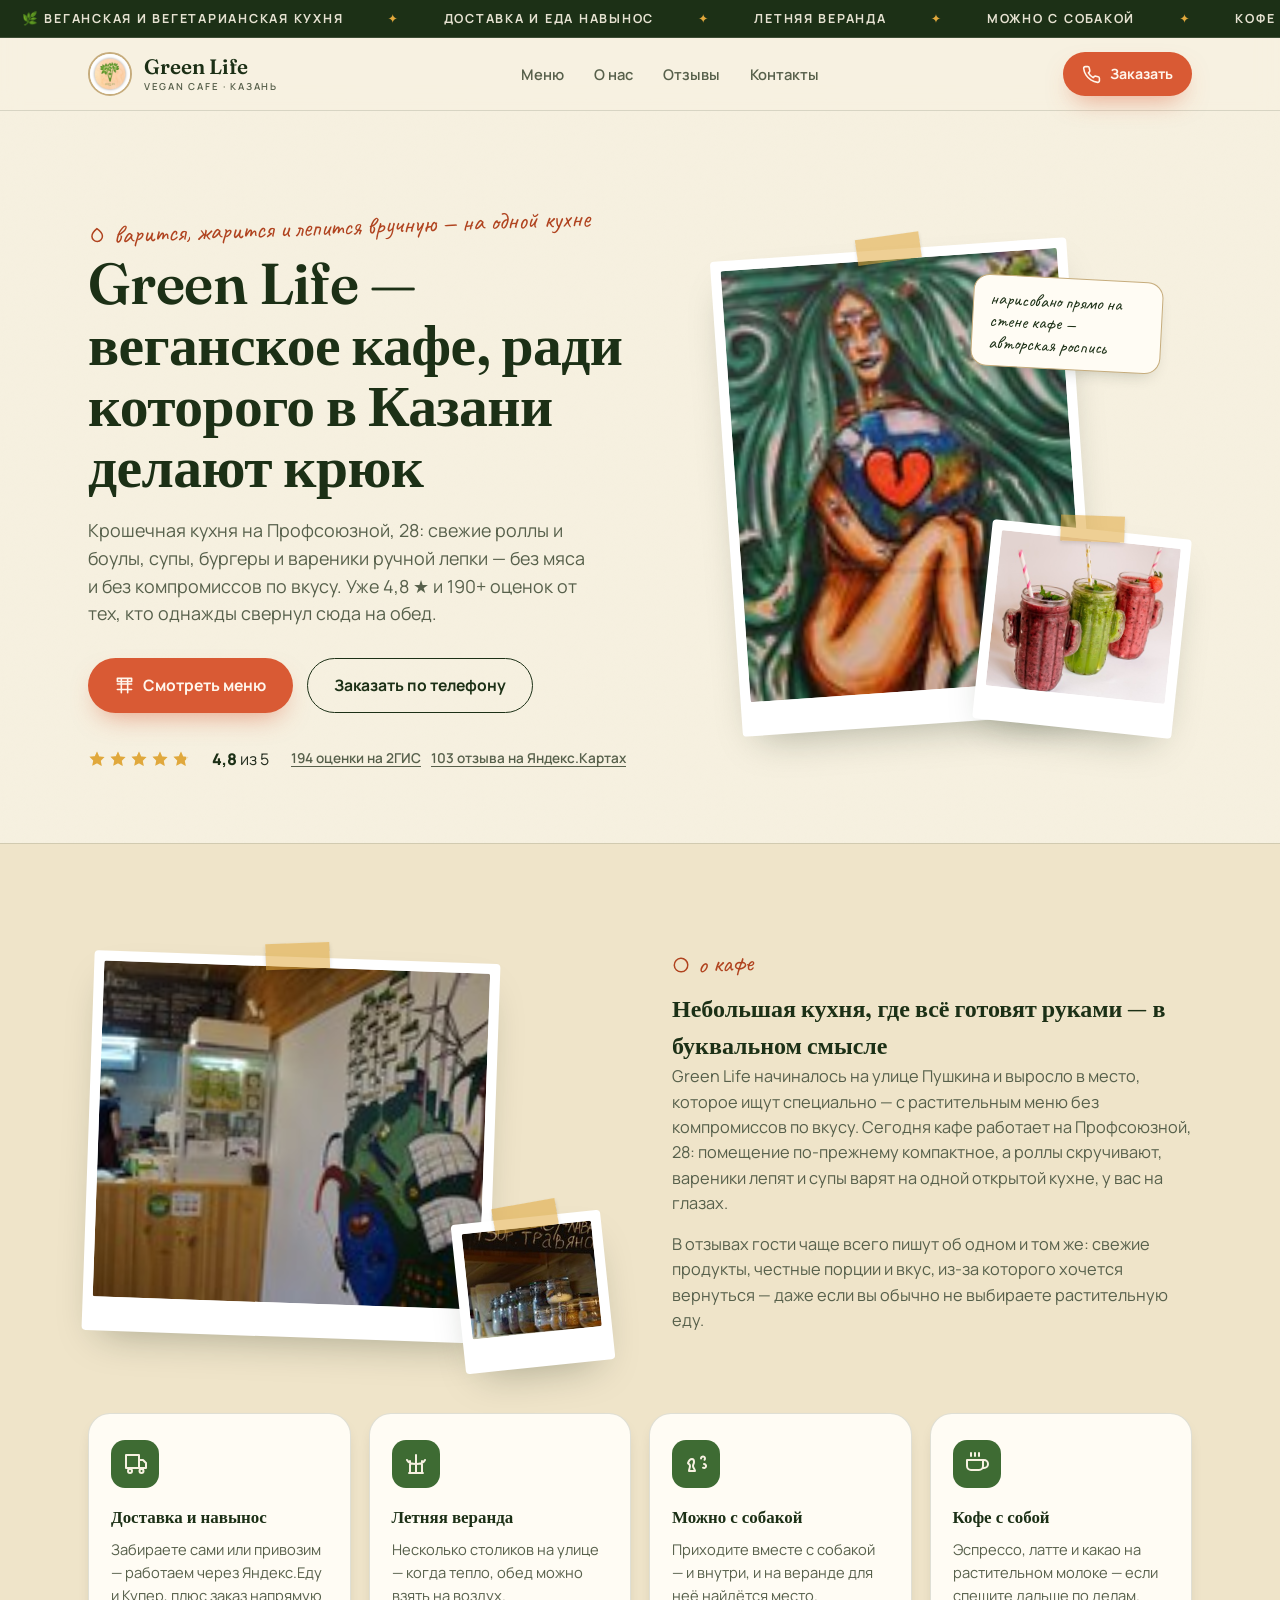
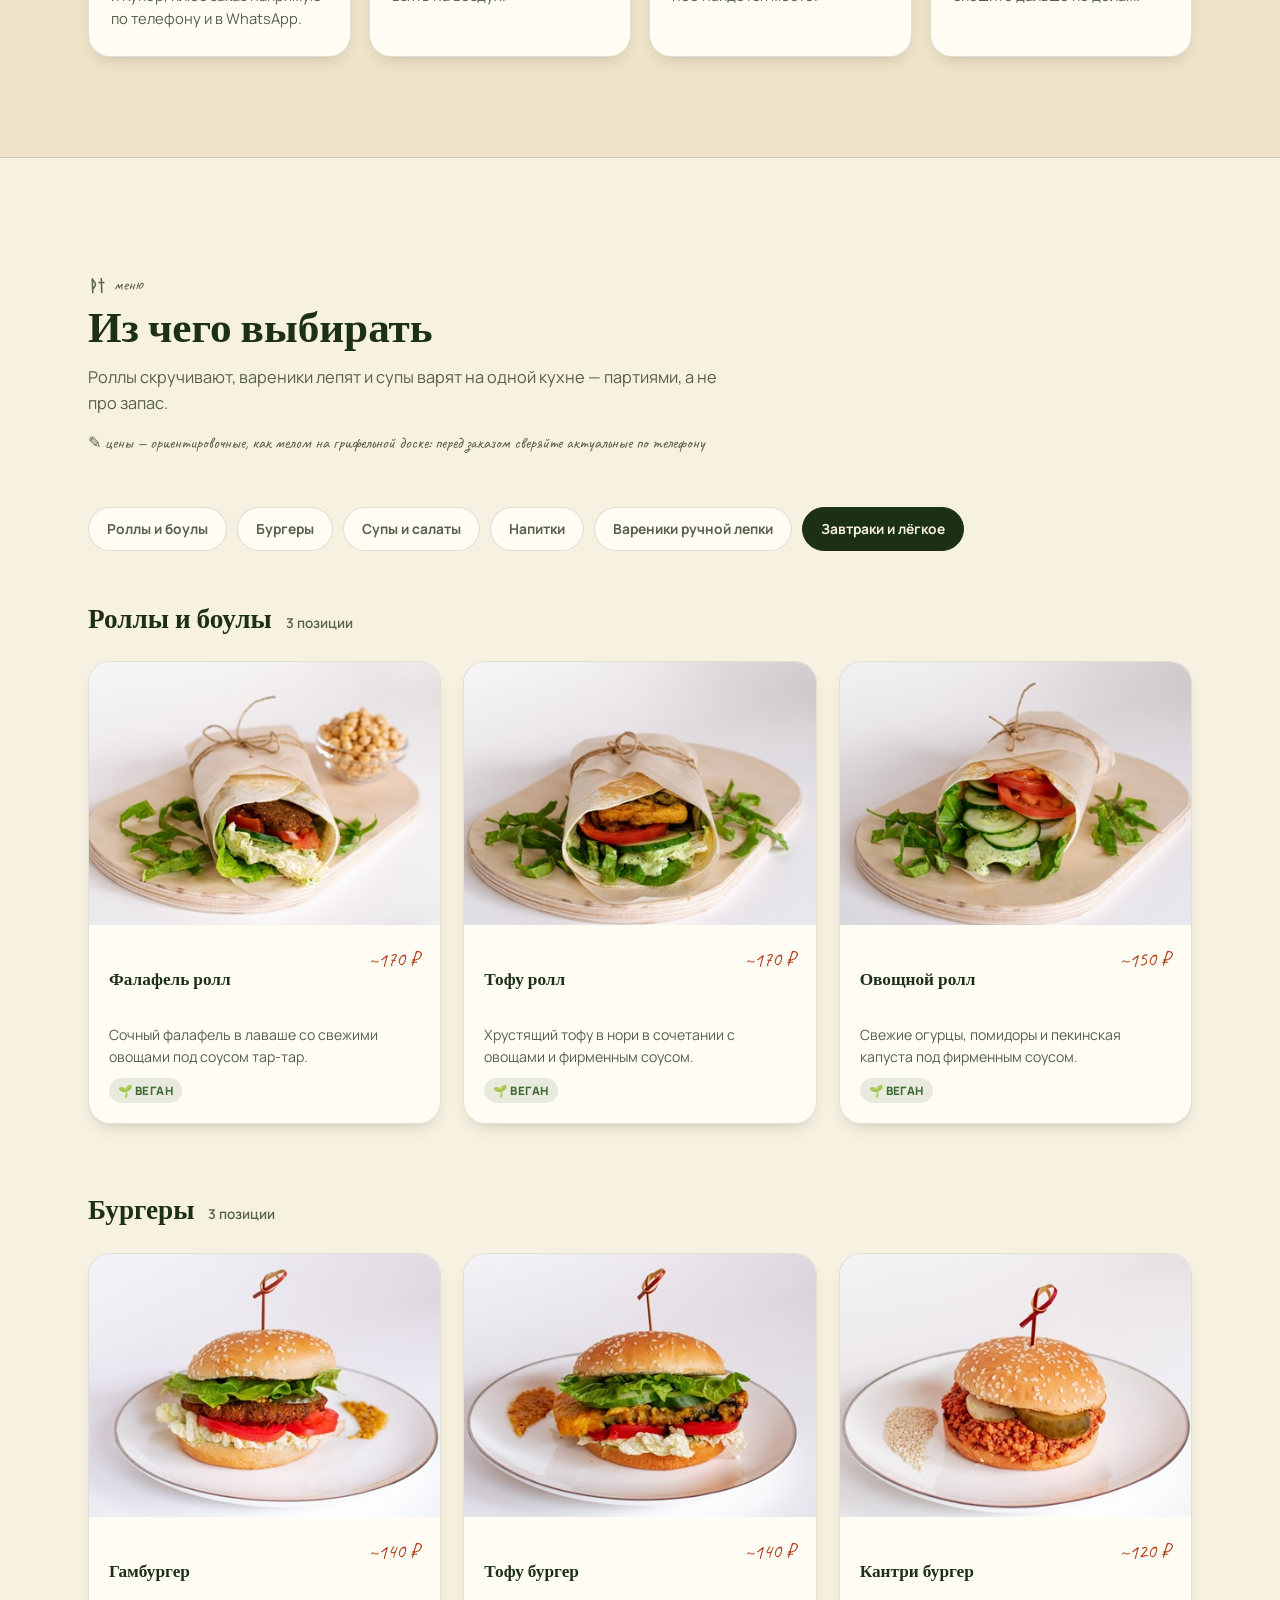
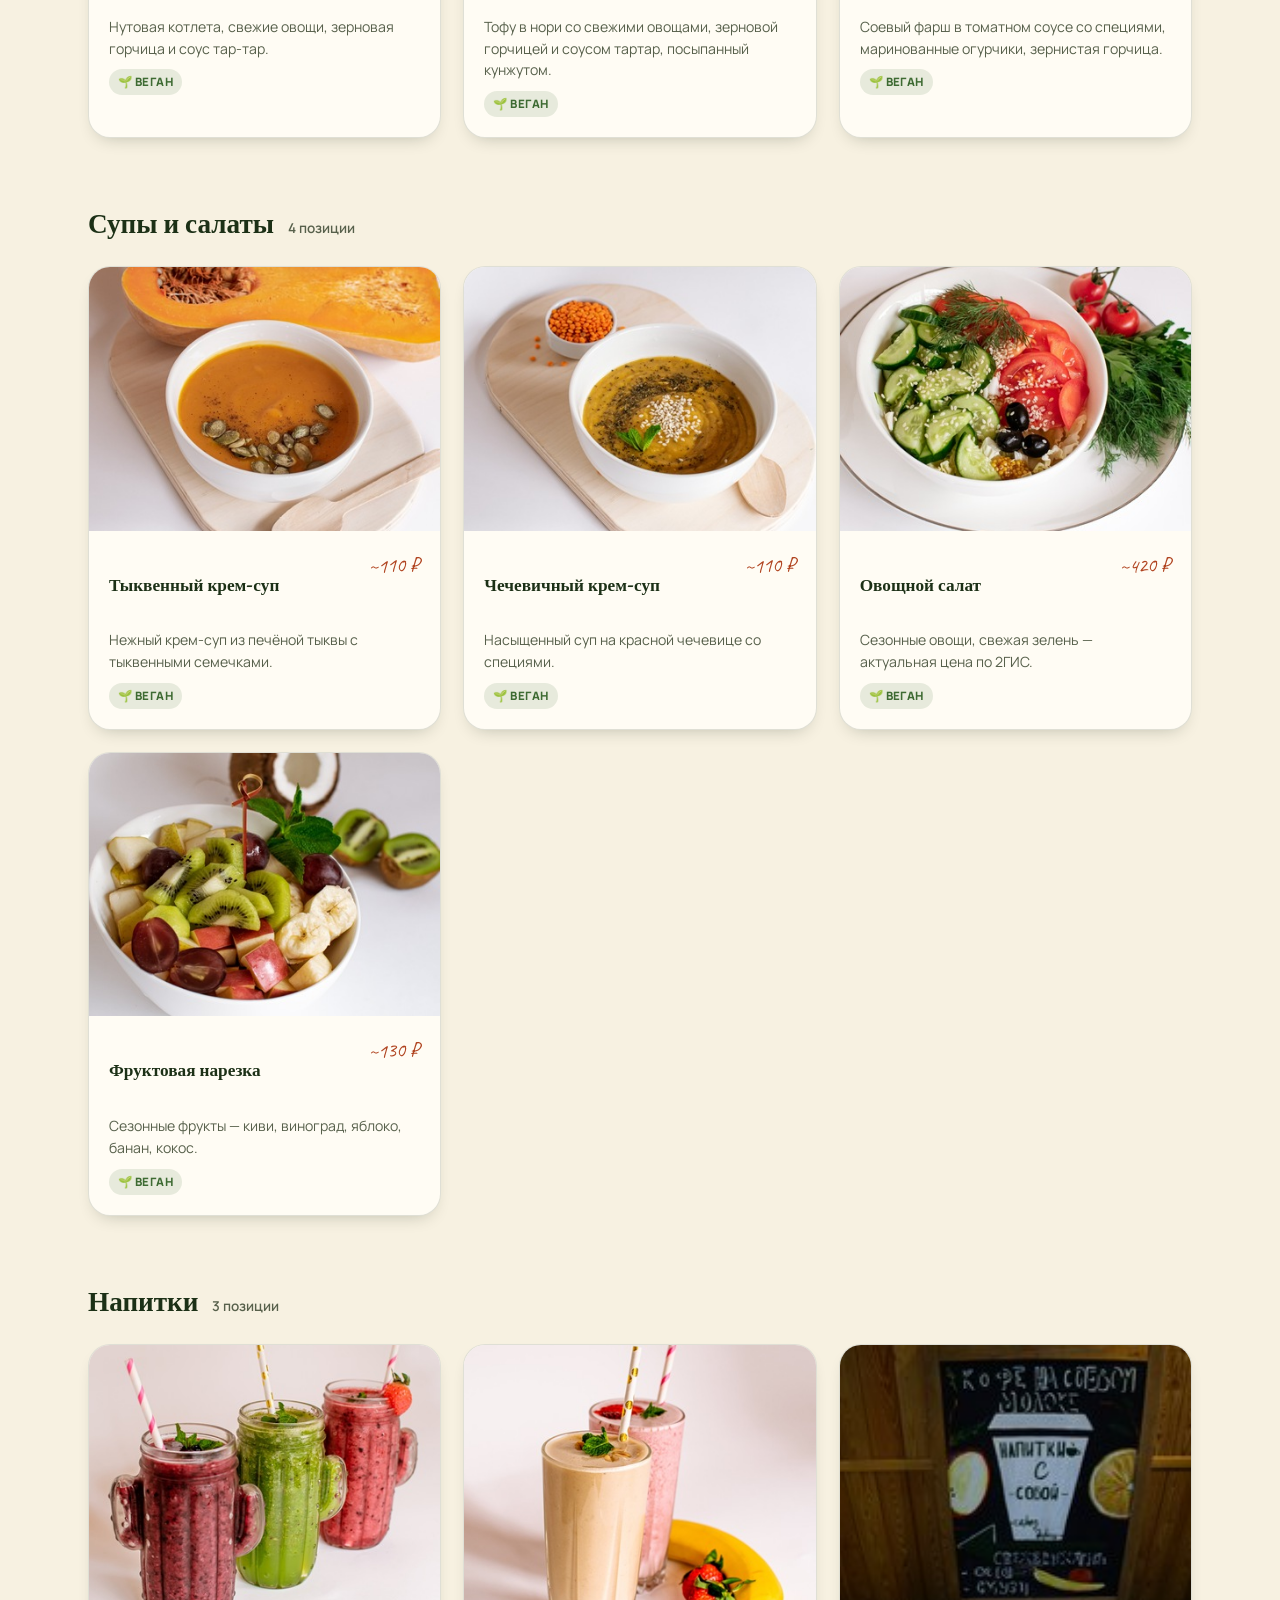
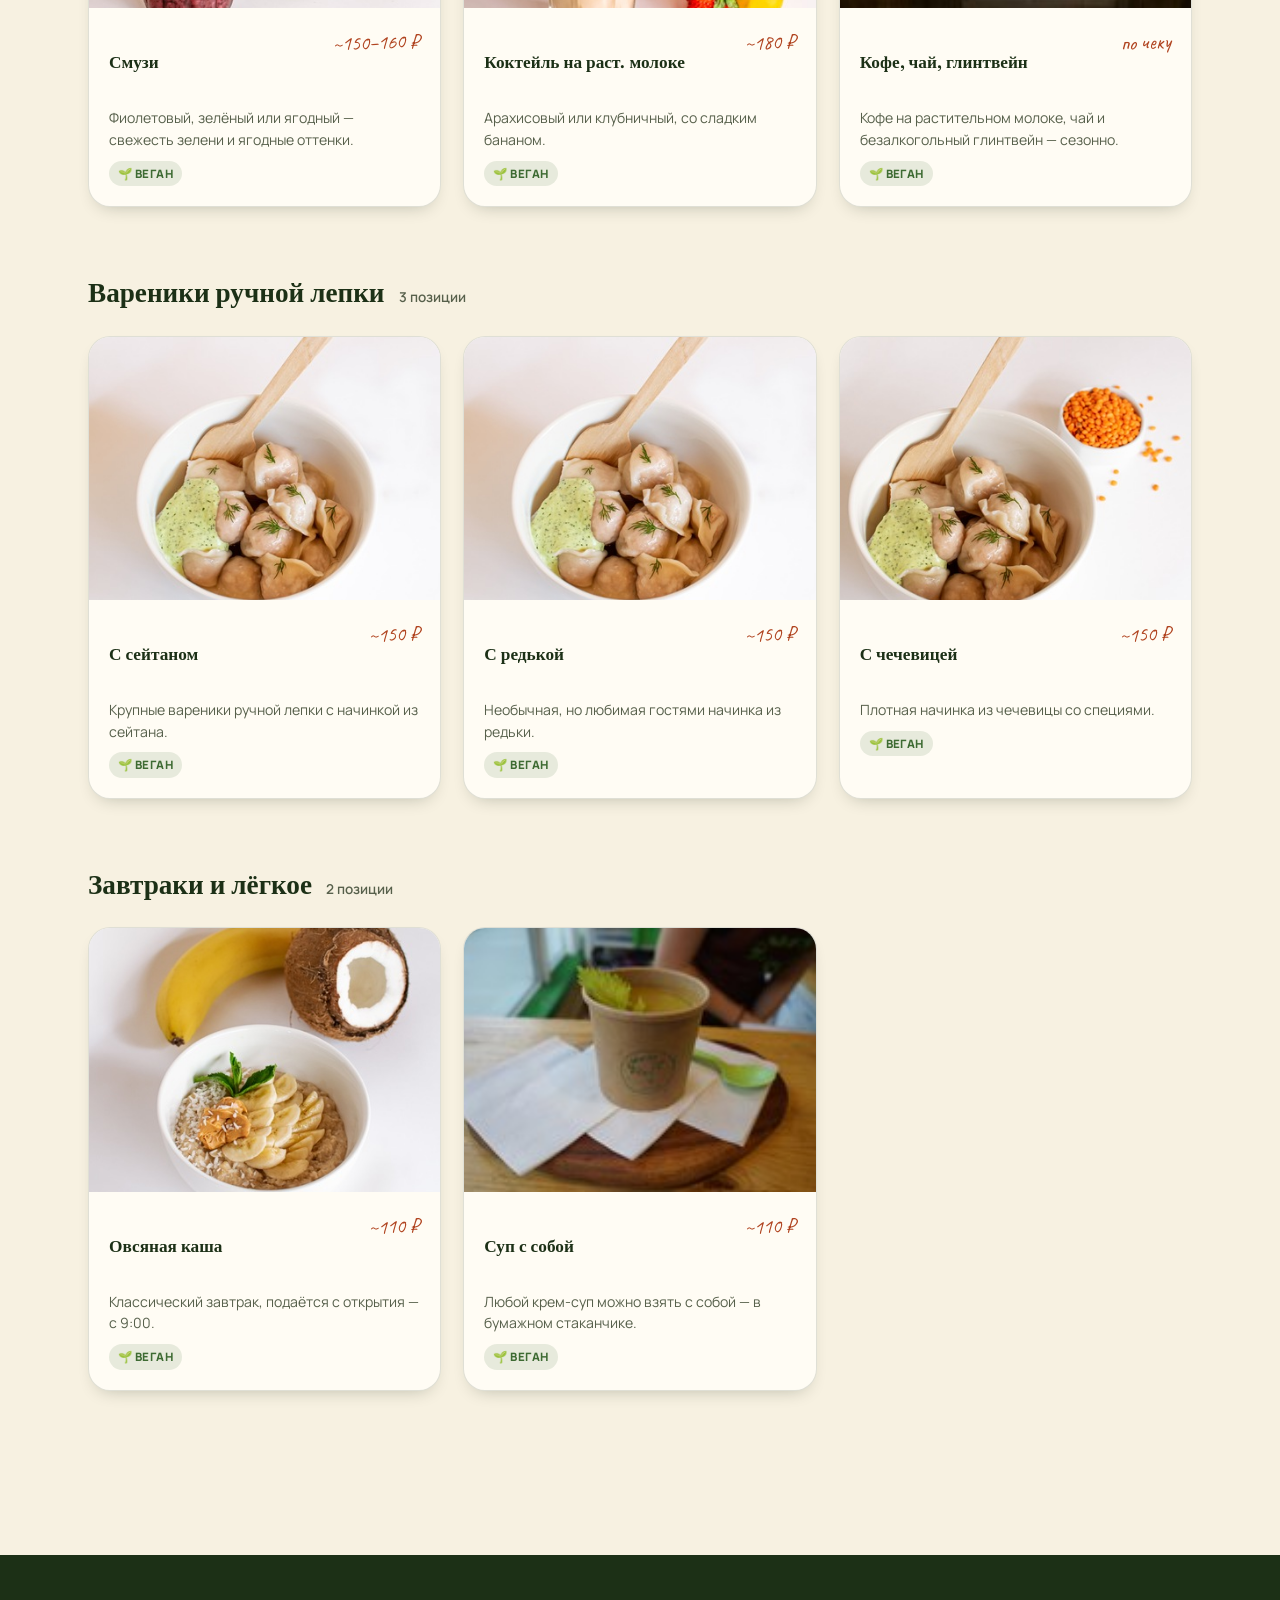
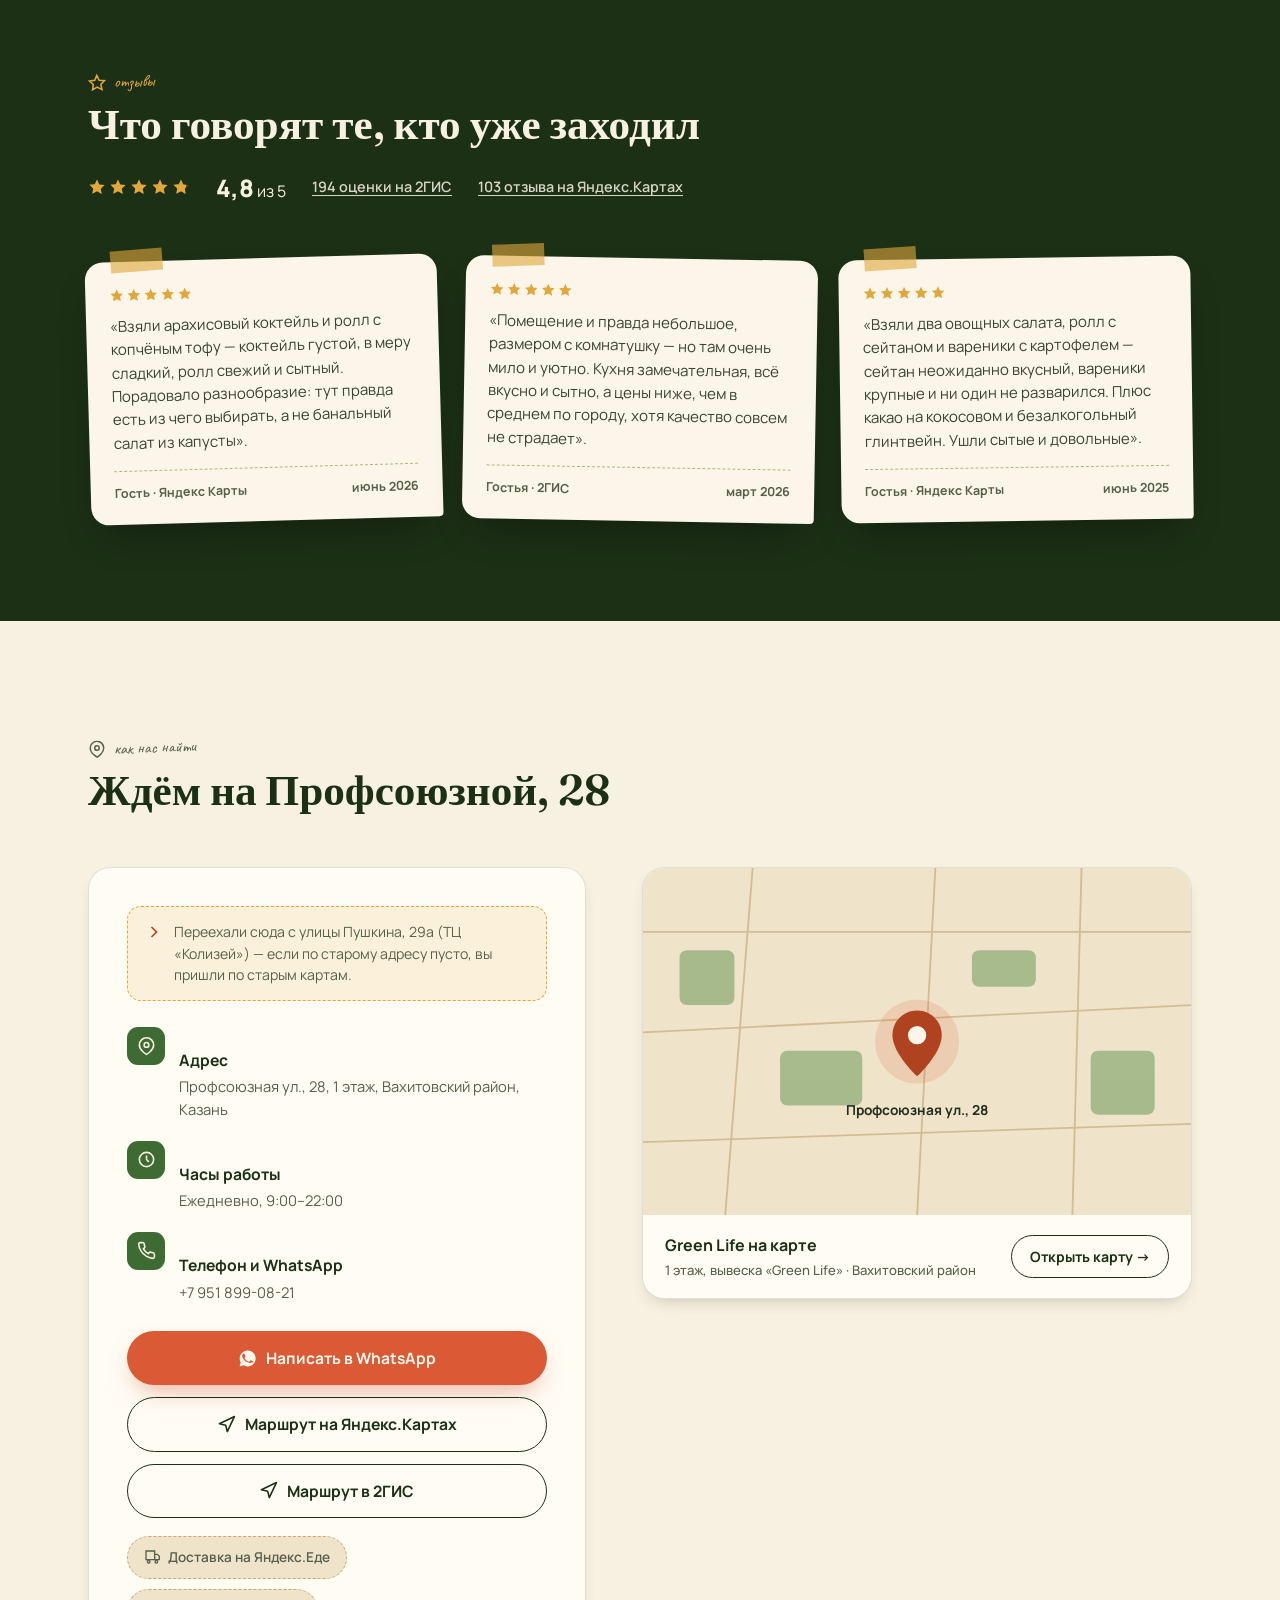
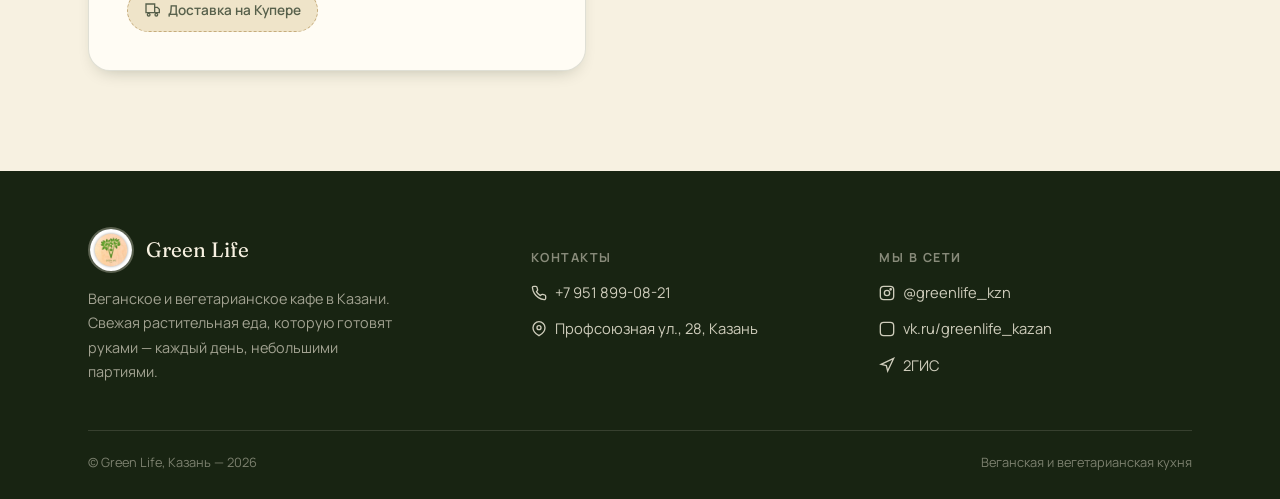
==== commit 84029c14: "Fix mobile nav gap, dish-card cramping, and star-rating fill - Mobile menu panel used a hardcoded 70" ====
--- a/green-life/index.html
+++ b/green-life/index.html
@@ -12,6 +12,7 @@
 
 <style>
   :root{
+    --header-h:116px;
     --paper:#F7F1E1;
     --paper-2:#EFE4C9;
     --card:#FFFCF4;
@@ -136,6 +137,10 @@
     transition:box-shadow .3s ease, padding .3s ease;
   }
   header.scrolled{ box-shadow:0 10px 26px -18px rgba(20,30,15,0.4); }
+  /* backdrop-filter creates a containing block for position:fixed descendants,
+     which would trap the mobile nav panel inside the header's own small box
+     instead of the viewport — drop it while the panel is open */
+  header.nav-open{ backdrop-filter:none; }
   .header-inner{
     display:flex; align-items:center; justify-content:space-between;
     gap:20px; padding:14px clamp(20px,5vw,48px);
@@ -203,8 +208,11 @@
   }
   .hero-ctas{ display:flex; flex-wrap:wrap; gap:14px; margin-bottom:34px; }
   .rating-row{ display:flex; flex-wrap:wrap; align-items:center; gap:14px 22px; }
-  .stars{ display:inline-flex; gap:3px; color:var(--gold); }
-  .stars svg{ width:18px; height:18px; }
+  .stars-frac{ position:relative; display:inline-block; width:102px; height:18px; line-height:0; flex:none; }
+  .stars-frac .stars-row{ position:absolute; top:0; left:0; display:flex; gap:3px; }
+  .stars-frac .stars-row svg{ width:18px; height:18px; flex:none; }
+  .stars-frac .stars-row--bg{ color:rgba(224,168,60,0.32); }
+  .stars-frac .stars-row--fg{ color:var(--gold); width:var(--fill); overflow:hidden; }
   .rating-num{ font-weight:800; color:var(--leaf-deep); }
   .rating-links{ display:flex; gap:10px; flex-wrap:wrap; font-size:0.85rem; }
   .rating-links a{ text-decoration:underline; text-underline-offset:3px; color:var(--ink-soft); font-weight:600; }
@@ -421,7 +429,8 @@
 
   @media (max-width:760px){
     nav.mainnav{
-      position:fixed; inset:70px 0 auto 0; background:var(--paper);
+      position:fixed; top:var(--header-h); left:0; right:0; bottom:0;
+      background:var(--paper); overflow-y:auto;
       flex-direction:column; align-items:flex-start; gap:0;
       padding:10px clamp(20px,5vw,48px) 18px; border-bottom:1px solid var(--line);
       box-shadow:0 16px 30px -20px rgba(0,0,0,0.3);
@@ -429,14 +438,27 @@
       z-index:99;
     }
     nav.mainnav.open{ transform:translateY(0); opacity:1; }
-    nav.mainnav a{ padding:12px 0; width:100%; border-bottom:1px solid var(--line); }
+    nav.mainnav a{ padding:16px 0; width:100%; border-bottom:1px solid var(--line); font-size:1.05rem; }
     .header-cta .btn-label{ display:none; }
     .nav-toggle{
       display:flex; align-items:center; justify-content:center;
       width:42px; height:42px; border-radius:50%; border:1.5px solid var(--line); background:var(--card);
     }
     .nav-toggle svg{ width:20px; height:20px; }
-    .dish-grid{ grid-template-columns:1fr; }
+    .dish-grid{ grid-template-columns:1fr; gap:14px; }
+    .dish-card{ display:flex; flex-direction:row; }
+    .dish-card:hover{ transform:none; }
+    .dish-photo{ width:118px; aspect-ratio:1/1; flex:none; }
+    .dish-card:hover .dish-photo img{ transform:none; }
+    .dish-body{ padding:12px 16px; flex:1; min-width:0; }
+    .dish-top{ margin-bottom:4px; }
+    .dish-top h4{ font-size:0.98rem; }
+    .dish-price{ font-size:1.1rem; }
+    .dish-body p{
+      font-size:0.82rem; display:-webkit-box; -webkit-line-clamp:2;
+      -webkit-box-orient:vertical; overflow:hidden;
+    }
+    .veg-tag{ margin-top:6px; font-size:0.65rem; padding:3px 8px; }
     .feature-grid{ grid-template-columns:1fr 1fr; }
     .footer-grid{ grid-template-columns:1fr; gap:28px; }
     .hero-tag{ display:none; }
@@ -514,12 +536,21 @@
           <a class="btn btn-outline" href="tel:+79518990821">Заказать по телефону</a>
         </div>
         <div class="rating-row" data-reveal>
-          <span class="stars" aria-hidden="true">
-            <svg viewBox="0 0 24 24" fill="currentColor"><path d="M12 2l2.9 6.6L22 9.3l-5 4.9 1.3 7-6.3-3.5L5.7 21l1.3-7-5-4.9 7.1-.7z"/></svg>
-            <svg viewBox="0 0 24 24" fill="currentColor"><path d="M12 2l2.9 6.6L22 9.3l-5 4.9 1.3 7-6.3-3.5L5.7 21l1.3-7-5-4.9 7.1-.7z"/></svg>
-            <svg viewBox="0 0 24 24" fill="currentColor"><path d="M12 2l2.9 6.6L22 9.3l-5 4.9 1.3 7-6.3-3.5L5.7 21l1.3-7-5-4.9 7.1-.7z"/></svg>
-            <svg viewBox="0 0 24 24" fill="currentColor"><path d="M12 2l2.9 6.6L22 9.3l-5 4.9 1.3 7-6.3-3.5L5.7 21l1.3-7-5-4.9 7.1-.7z"/></svg>
-            <svg viewBox="0 0 24 24" fill="currentColor"><path d="M12 2l2.9 6.6L22 9.3l-5 4.9 1.3 7-6.3-3.5L5.7 21l1.3-7-5-4.9 7.1-.7z" opacity="0.55"/></svg>
+          <span class="stars-frac" style="--fill:96%" aria-hidden="true">
+            <span class="stars-row stars-row--bg">
+              <svg viewBox="0 0 24 24" fill="currentColor"><path d="M12 2l2.9 6.6L22 9.3l-5 4.9 1.3 7-6.3-3.5L5.7 21l1.3-7-5-4.9 7.1-.7z"/></svg>
+              <svg viewBox="0 0 24 24" fill="currentColor"><path d="M12 2l2.9 6.6L22 9.3l-5 4.9 1.3 7-6.3-3.5L5.7 21l1.3-7-5-4.9 7.1-.7z"/></svg>
+              <svg viewBox="0 0 24 24" fill="currentColor"><path d="M12 2l2.9 6.6L22 9.3l-5 4.9 1.3 7-6.3-3.5L5.7 21l1.3-7-5-4.9 7.1-.7z"/></svg>
+              <svg viewBox="0 0 24 24" fill="currentColor"><path d="M12 2l2.9 6.6L22 9.3l-5 4.9 1.3 7-6.3-3.5L5.7 21l1.3-7-5-4.9 7.1-.7z"/></svg>
+              <svg viewBox="0 0 24 24" fill="currentColor"><path d="M12 2l2.9 6.6L22 9.3l-5 4.9 1.3 7-6.3-3.5L5.7 21l1.3-7-5-4.9 7.1-.7z"/></svg>
+            </span>
+            <span class="stars-row stars-row--fg">
+              <svg viewBox="0 0 24 24" fill="currentColor"><path d="M12 2l2.9 6.6L22 9.3l-5 4.9 1.3 7-6.3-3.5L5.7 21l1.3-7-5-4.9 7.1-.7z"/></svg>
+              <svg viewBox="0 0 24 24" fill="currentColor"><path d="M12 2l2.9 6.6L22 9.3l-5 4.9 1.3 7-6.3-3.5L5.7 21l1.3-7-5-4.9 7.1-.7z"/></svg>
+              <svg viewBox="0 0 24 24" fill="currentColor"><path d="M12 2l2.9 6.6L22 9.3l-5 4.9 1.3 7-6.3-3.5L5.7 21l1.3-7-5-4.9 7.1-.7z"/></svg>
+              <svg viewBox="0 0 24 24" fill="currentColor"><path d="M12 2l2.9 6.6L22 9.3l-5 4.9 1.3 7-6.3-3.5L5.7 21l1.3-7-5-4.9 7.1-.7z"/></svg>
+              <svg viewBox="0 0 24 24" fill="currentColor"><path d="M12 2l2.9 6.6L22 9.3l-5 4.9 1.3 7-6.3-3.5L5.7 21l1.3-7-5-4.9 7.1-.7z"/></svg>
+            </span>
           </span>
           <span><span class="rating-num">4,8</span> из 5</span>
           <span class="rating-links">
@@ -805,12 +836,21 @@
         </p>
         <h2 data-reveal>Что говорят те, кто уже заходил</h2>
         <div class="reviews-summary" data-reveal>
-          <span class="stars" aria-hidden="true">
-            <svg viewBox="0 0 24 24" fill="currentColor"><path d="M12 2l2.9 6.6L22 9.3l-5 4.9 1.3 7-6.3-3.5L5.7 21l1.3-7-5-4.9 7.1-.7z"/></svg>
-            <svg viewBox="0 0 24 24" fill="currentColor"><path d="M12 2l2.9 6.6L22 9.3l-5 4.9 1.3 7-6.3-3.5L5.7 21l1.3-7-5-4.9 7.1-.7z"/></svg>
-            <svg viewBox="0 0 24 24" fill="currentColor"><path d="M12 2l2.9 6.6L22 9.3l-5 4.9 1.3 7-6.3-3.5L5.7 21l1.3-7-5-4.9 7.1-.7z"/></svg>
-            <svg viewBox="0 0 24 24" fill="currentColor"><path d="M12 2l2.9 6.6L22 9.3l-5 4.9 1.3 7-6.3-3.5L5.7 21l1.3-7-5-4.9 7.1-.7z"/></svg>
-            <svg viewBox="0 0 24 24" fill="currentColor"><path d="M12 2l2.9 6.6L22 9.3l-5 4.9 1.3 7-6.3-3.5L5.7 21l1.3-7-5-4.9 7.1-.7z" opacity="0.55"/></svg>
+          <span class="stars-frac" style="--fill:96%" aria-hidden="true">
+            <span class="stars-row stars-row--bg">
+              <svg viewBox="0 0 24 24" fill="currentColor"><path d="M12 2l2.9 6.6L22 9.3l-5 4.9 1.3 7-6.3-3.5L5.7 21l1.3-7-5-4.9 7.1-.7z"/></svg>
+              <svg viewBox="0 0 24 24" fill="currentColor"><path d="M12 2l2.9 6.6L22 9.3l-5 4.9 1.3 7-6.3-3.5L5.7 21l1.3-7-5-4.9 7.1-.7z"/></svg>
+              <svg viewBox="0 0 24 24" fill="currentColor"><path d="M12 2l2.9 6.6L22 9.3l-5 4.9 1.3 7-6.3-3.5L5.7 21l1.3-7-5-4.9 7.1-.7z"/></svg>
+              <svg viewBox="0 0 24 24" fill="currentColor"><path d="M12 2l2.9 6.6L22 9.3l-5 4.9 1.3 7-6.3-3.5L5.7 21l1.3-7-5-4.9 7.1-.7z"/></svg>
+              <svg viewBox="0 0 24 24" fill="currentColor"><path d="M12 2l2.9 6.6L22 9.3l-5 4.9 1.3 7-6.3-3.5L5.7 21l1.3-7-5-4.9 7.1-.7z"/></svg>
+            </span>
+            <span class="stars-row stars-row--fg">
+              <svg viewBox="0 0 24 24" fill="currentColor"><path d="M12 2l2.9 6.6L22 9.3l-5 4.9 1.3 7-6.3-3.5L5.7 21l1.3-7-5-4.9 7.1-.7z"/></svg>
+              <svg viewBox="0 0 24 24" fill="currentColor"><path d="M12 2l2.9 6.6L22 9.3l-5 4.9 1.3 7-6.3-3.5L5.7 21l1.3-7-5-4.9 7.1-.7z"/></svg>
+              <svg viewBox="0 0 24 24" fill="currentColor"><path d="M12 2l2.9 6.6L22 9.3l-5 4.9 1.3 7-6.3-3.5L5.7 21l1.3-7-5-4.9 7.1-.7z"/></svg>
+              <svg viewBox="0 0 24 24" fill="currentColor"><path d="M12 2l2.9 6.6L22 9.3l-5 4.9 1.3 7-6.3-3.5L5.7 21l1.3-7-5-4.9 7.1-.7z"/></svg>
+              <svg viewBox="0 0 24 24" fill="currentColor"><path d="M12 2l2.9 6.6L22 9.3l-5 4.9 1.3 7-6.3-3.5L5.7 21l1.3-7-5-4.9 7.1-.7z"/></svg>
+            </span>
           </span>
           <span><span class="rating-num">4,8</span> из 5</span>
           <a href="https://2gis.ru/kazan/firm/70000001027173028" target="_blank" rel="noopener">194 оценки на 2ГИС</a>
@@ -993,15 +1033,29 @@
     header.classList.toggle('scrolled', window.scrollY > 12);
   }, { passive: true });
 
+  // keep the mobile nav panel flush with the real header height (marquee + bar
+  // wrap differently across phones, so a hardcoded offset leaves a gap/overlap)
+  function setHeaderHeightVar() {
+    document.documentElement.style.setProperty('--header-h', header.offsetHeight + 'px');
+  }
+  setHeaderHeightVar();
+  window.addEventListener('resize', setHeaderHeightVar);
+  window.addEventListener('orientationchange', setHeaderHeightVar);
+
   // mobile nav toggle
   const navToggle = document.getElementById('navToggle');
   const mainnav = document.getElementById('mainnav');
   navToggle.addEventListener('click', () => {
+    setHeaderHeightVar();
     const open = mainnav.classList.toggle('open');
+    header.classList.toggle('nav-open', open);
     navToggle.setAttribute('aria-expanded', open ? 'true' : 'false');
+    document.body.style.overflow = open ? 'hidden' : '';
   });
   mainnav.querySelectorAll('a').forEach(a => a.addEventListener('click', () => {
+    document.body.style.overflow = '';
     mainnav.classList.remove('open');
+    header.classList.remove('nav-open');
     navToggle.setAttribute('aria-expanded', 'false');
   }));
 
